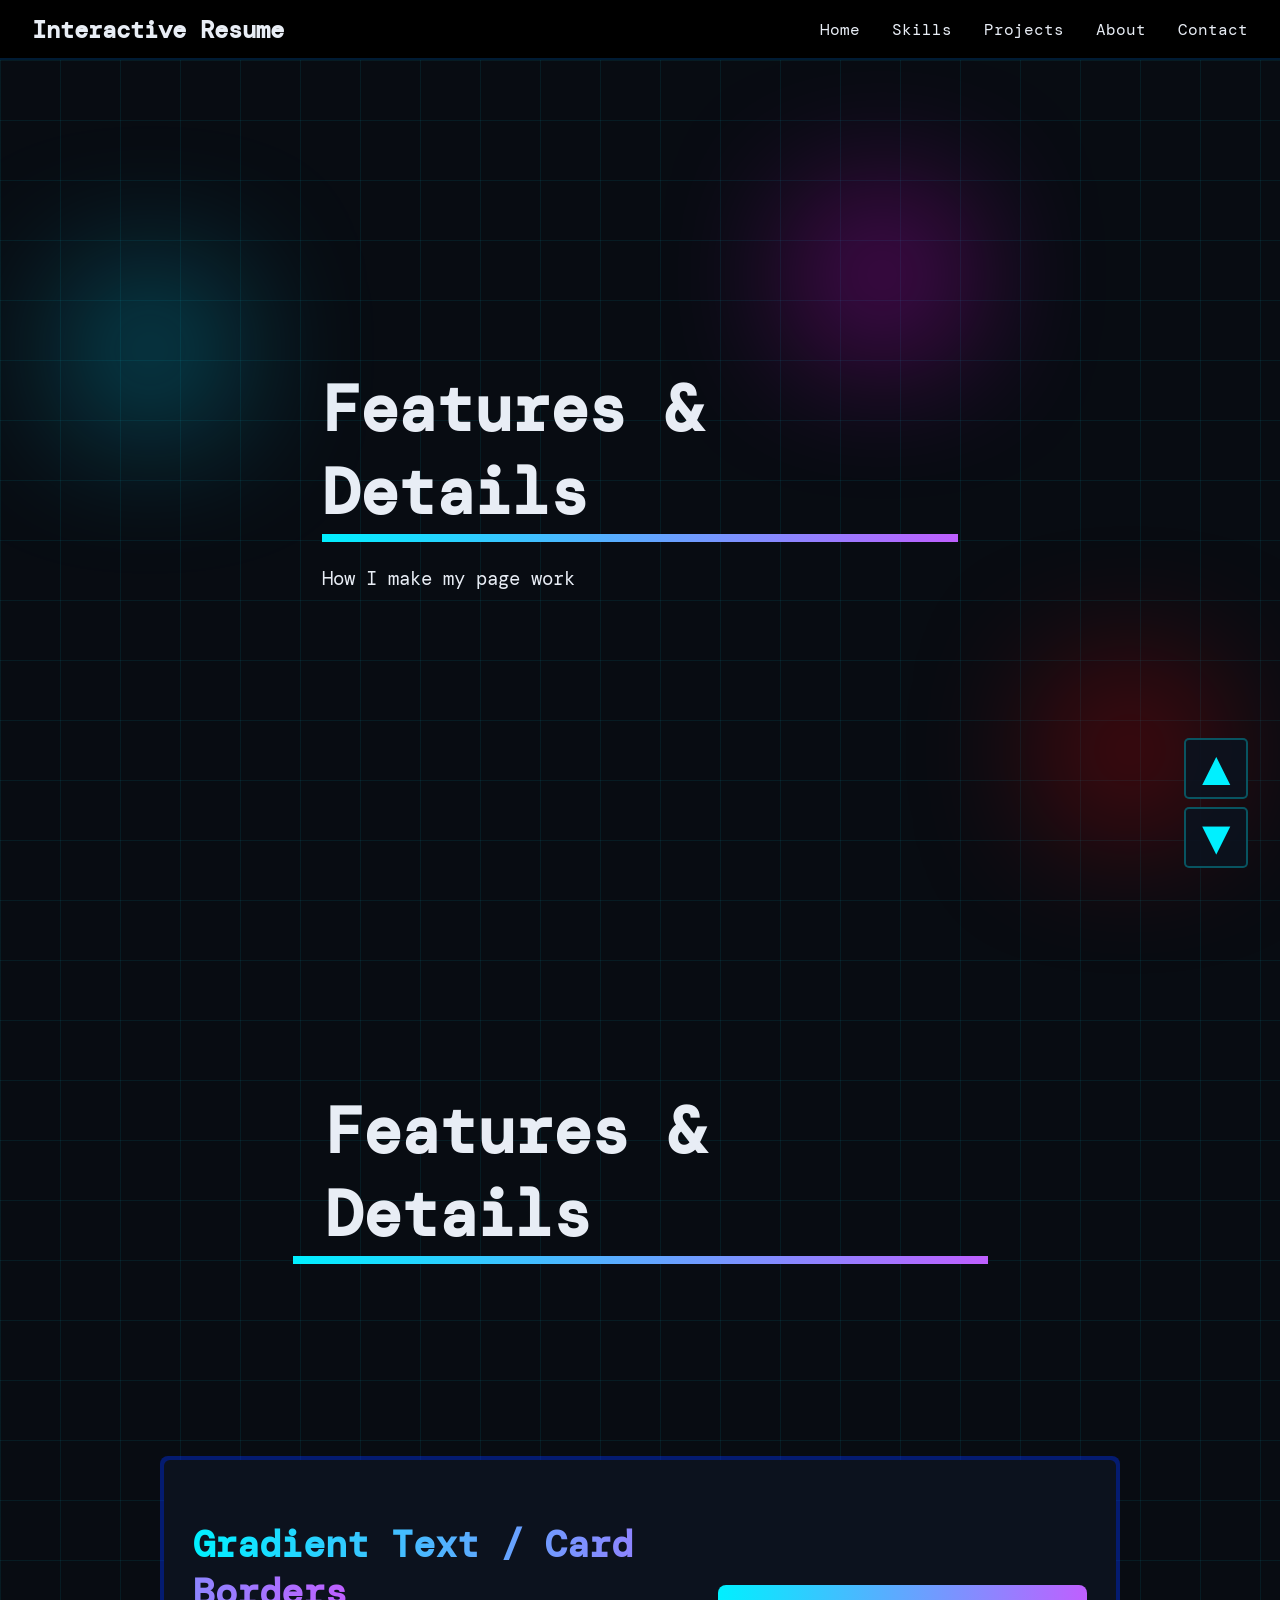
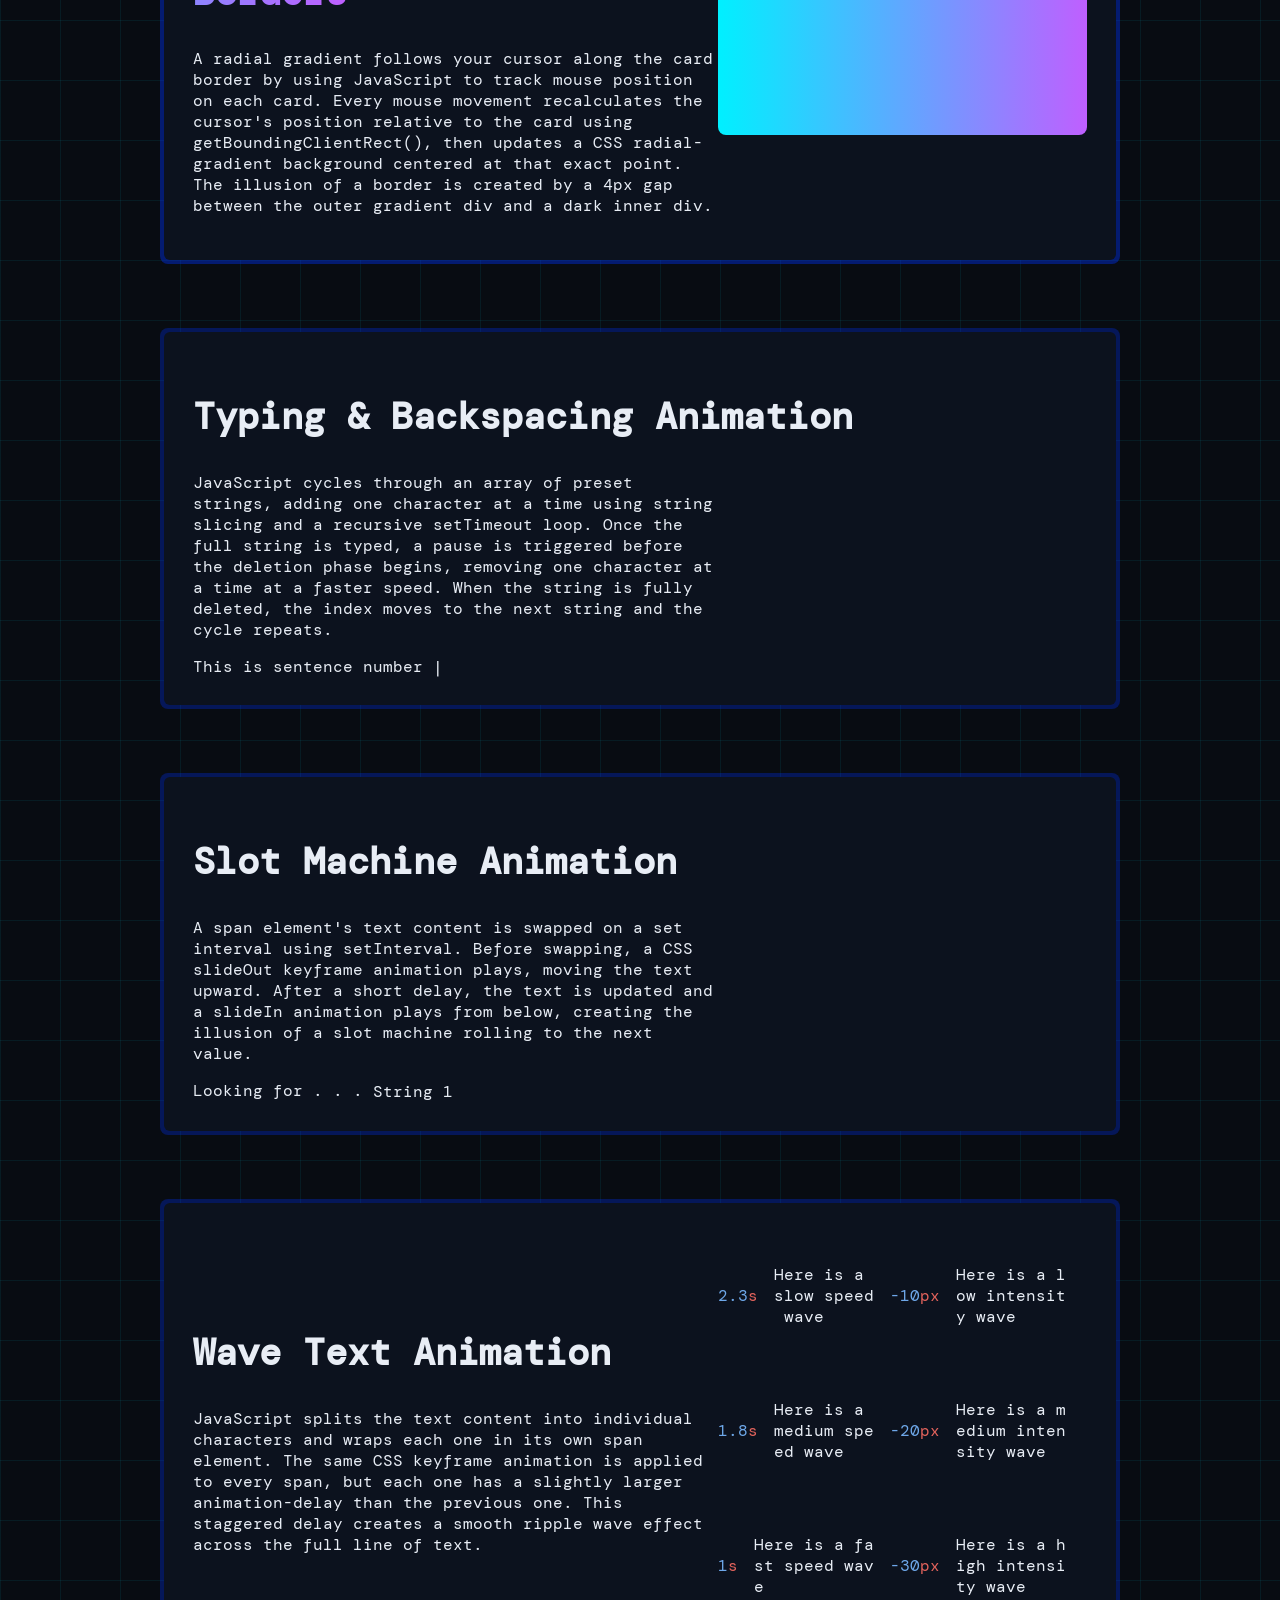
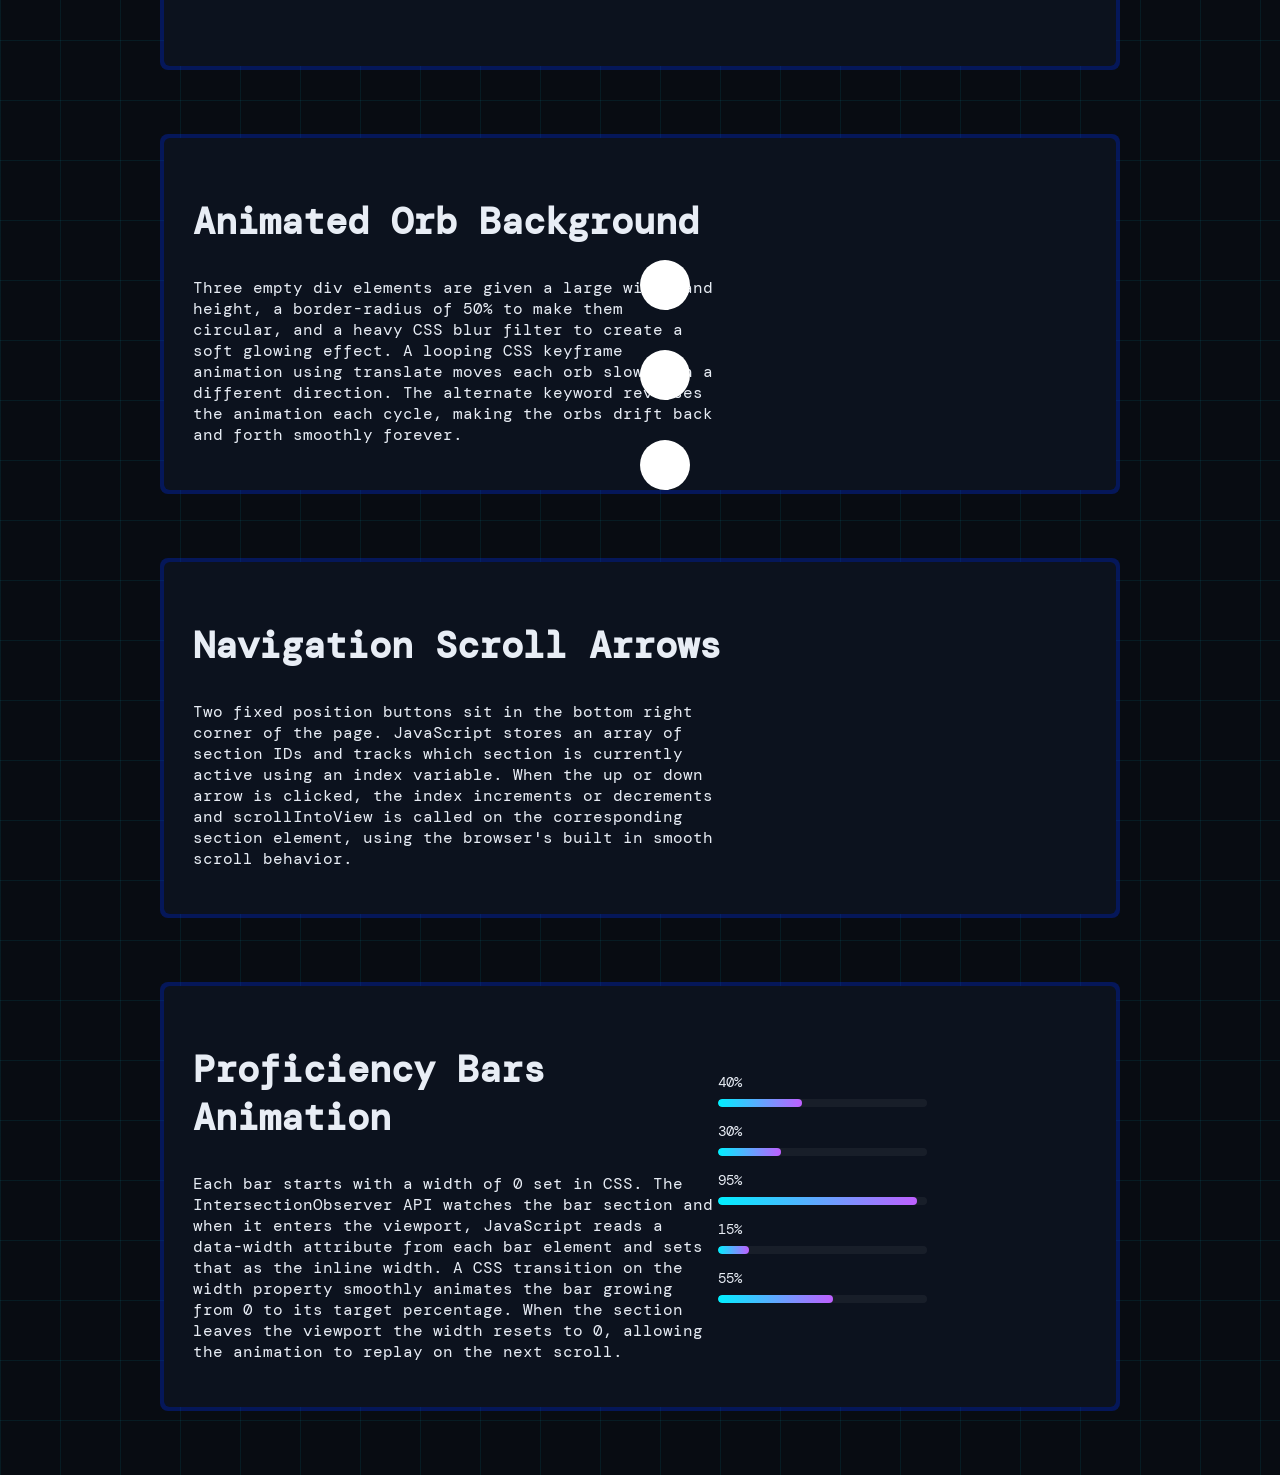
==== features.html @ 50da5c49 "V1.0 Interactive Resume" ====
<!DOCTYPE html>
<html lang="en">
<head>
    <title>Features-Page</title>
    <meta charset="UTF-8">
    <link rel="stylesheet" href="style.css">
    <link rel="stylesheet" href="features.css">
    <link href="https://fonts.googleapis.com/css2?family=Syne:wght@400;600;700;800&family=DM+Mono:wght@300;400;500&display=swap" rel="stylesheet"/>
</head>

<body>

<!-- ------------------BACKGROUND BLURED ORBS------------------ -->
    <div class="orb1"></div>
    <div class="orb2"></div>
    <div class="orb3"></div>

<!-- ------------------NAVIGATION BAR------------------ -->
    <nav>
        <span id="nav-title">Interactive Resume</span>
        <ul>
            <li><a href="index.html#home">Home</a></li>
            <li><a href="index.html#skills">Skills</a></li>
            <li><a href="index.html#projects">Projects</a></li>
            <li><a href="index.html#about">About</a></li>
            <li><a href="index.html#contact">Contact</a></li>
        </ul>
    </nav>

<!-- ------------------MAIN HEADER------------------ -->
<section id="feature-home" class="reveal">
    <div>
        <h1 id="feature-header">Features & Details</h1>
        <p id="wave-text">How I make my page work</p>
    </div>
</section>

<section id="feature-section">
    <h1 id="feature-section-header" class="reveal">Features & Details</h1>

    <!-- Gradient Border Tracking -->
    <div id="gradient-demo" class="gradient-feature-border feature-group reveal">
        <div class="feature-card-inner" id="gradient-card-inner">
            <div>
                <h1 class="feature-title">
                    <span id="gradient-list-item">Gradient Text / Card Borders</span>
                </h1>
                <p class="feature-description">
                    A radial gradient follows your cursor along the card border by using JavaScript 
                    to track mouse position on each card. Every mouse movement recalculates the cursor's 
                    position relative to the card using getBoundingClientRect(), then updates a CSS 
                    radial-gradient background centered at that exact point. The illusion of a border is 
                    created by a 4px gap between the outer gradient div and a dark inner div.
                </p>
            </div>
            <div id="gradient-demo-box"></div>
        </div>
    </div>

    <!-- Typing String Animation -->
    <div id="typing-demo" class="feature-group reveal">
        <div class="feature-card-inner">
            <h1 class="feature-title">Typing & Backspacing Animation</h1>
            <p class="feature-description">
                JavaScript cycles through an array of preset strings, adding one character at a time 
                using string slicing and a recursive setTimeout loop. Once the full string is typed, a 
                pause is triggered before the deletion phase begins, removing one character at a time at 
                a faster speed. When the string is fully deleted, the index moves to the next string and 
                the cycle repeats.
            </p>
            
            <div>
                <span id="typing-animation-demo"></span><span class="cursor">|</span>
            </div>
        </div>
    </div>

    <!-- Slot Machine Animation -->
    <div id="slot-demo" class="feature-group reveal">
        <div class="feature-card-inner">
            <h1 class="feature-title">Slot Machine Animation</h1>
            <p class="feature-description">
                A span element's text content is swapped on a set interval using setInterval. Before 
                swapping, a CSS slideOut keyframe animation plays, moving the text upward. After a 
                short delay, the text is updated and a slideIn animation plays from below, creating the 
                illusion of a slot machine rolling to the next value.
            </p>

            <div>
                <span>Looking for . . . <span id="slot-text-animation-demo"></span></span>
            </div>
        </div>
    </div>

    <!-- Text Wave Animation -->
    <div id="wave-demo" class="feature-group reveal">
        <div id="wave-card-demo" class="feature-card-inner">
            <div>
                <h1 class="feature-title">Wave Text Animation</h1>
                <p class="feature-description">
                    JavaScript splits the text content into individual characters and wraps each one in its 
                    own span element. The same CSS keyframe animation is applied to every span, but each one 
                    has a slightly larger animation-delay than the previous one. This staggered delay creates 
                    a smooth ripple wave effect across the full line of text.
                </p>
            </div>

            <div>
                <div class="wave-label-group">
                    <span><span class="time-value">2.3</span><span class="seconds-value">s</span></span>
                    <p id="wave-text-demo-slow" class="wave-text-demo">Here is a slow speed wave</p>
                </div>
                
                <div class="wave-label-group">
                    <span><span class="time-value">1.8</span><span class="seconds-value">s</span></span>
                    <p id="wave-text-demo-medium" class="wave-text-demo">Here is a medium speed wave</p>
                </div>
                
                <div class="wave-label-group">
                    <span><span class="time-value">1</span><span class="seconds-value">s</span></span>
                    <p id="wave-text-demo-fast" class="wave-text-demo">Here is a fast speed wave</p>
                </div>
            </div>

            <div>
                <div class="wave-label-group">
                    <span><span class="px-value">-10</span><span class="px-label">px</span></span>
                    <p id="wave-demo-low-intense" class="wave-text-demo">Here is a low intensity wave</p>
                </div>

                <div class="wave-label-group">
                    <span><span class="px-value">-20</span><span class="px-label">px</span></span>
                    <p id="wave-demo-medium-intense" class="wave-text-demo">Here is a medium intensity wave</p>
                </div>

                <div class="wave-label-group">
                    <span><span class="px-value">-30</span><span class="px-label">px</span></span>
                    <p id="wave-demo-high-intense" class="wave-text-demo">Here is a high intensity wave</p>
                </div>
            </div>
        </div>
    </div>

    <!-- Animated Orb Background -->
    <div id="orb-scroll-demo" class="feature-group reveal">
        <div class="feature-card-inner">
            <h1 class="feature-title">Animated Orb Background</h1>
            <p class="feature-description">
                Three empty div elements are given a large width and height, a border-radius of 50% 
                to make them circular, and a heavy CSS blur filter to create a soft glowing effect. A 
                looping CSS keyframe animation using translate moves each orb slowly in a different 
                direction. The alternate keyword reverses the animation each cycle, making the orbs 
                drift back and forth smoothly forever.
            </p>

            <div>
                <div class="orb1-demo"></div>
                <div class="orb2-demo"></div>
                <div class="orb3-demo"></div>
            </div>
        </div>
    </div>

    <!-- Navigation Scroll Arrows -->
    <div class="feature-group reveal">
        <div class="feature-card-inner">
            <h1 class="feature-title">Navigation Scroll Arrows</h1>
            <p class="feature-description">
                Two fixed position buttons sit in the bottom right corner of the page. JavaScript 
                stores an array of section IDs and tracks which section is currently active using an 
                index variable. When the up or down arrow is clicked, the index increments or 
                decrements and scrollIntoView is called on the corresponding section element, using 
                the browser's built in smooth scroll behavior.
            </p>
        </div>
    </div>

    <!-- Proficiency Bars Animation -->
    <div class="feature-group reveal">
        <div class="feature-card-inner" id="prof-bar-demo-inner">
            <div>
                <h1 class="feature-title">Proficiency Bars Animation</h1>
                <p class="feature-description">
                    Each bar starts with a width of 0 set in CSS. The IntersectionObserver API watches 
                    the bar section and when it enters the viewport, JavaScript reads a data-width 
                    attribute from each bar element and sets that as the inline width. A CSS transition 
                    on the width property smoothly animates the bar growing from 0 to its target 
                    percentage. When the section leaves the viewport the width resets to 0, allowing the 
                    animation to replay on the next scroll.
                </p>
            </div>
            <div id="prof-bar-demo-container">
                <div class="prof-bar-demo-item">
                    <span class="prof-bar-demo-label">0%</span>
                    <div class="prof-bar-demo-track">
                        <div class="prof-bar-demo-fill"></div>
                    </div>
                </div>
                <div class="prof-bar-demo-item">
                    <span class="prof-bar-demo-label">0%</span>
                    <div class="prof-bar-demo-track">
                        <div class="prof-bar-demo-fill"></div>
                    </div>
                </div>
                <div class="prof-bar-demo-item">
                    <span class="prof-bar-demo-label">0%</span>
                    <div class="prof-bar-demo-track">
                        <div class="prof-bar-demo-fill"></div>
                    </div>
                </div>
                <div class="prof-bar-demo-item">
                    <span class="prof-bar-demo-label">0%</span>
                    <div class="prof-bar-demo-track">
                        <div class="prof-bar-demo-fill"></div>
                    </div>
                </div>
                <div class="prof-bar-demo-item">
                    <span class="prof-bar-demo-label">0%</span>
                    <div class="prof-bar-demo-track">
                        <div class="prof-bar-demo-fill"></div>
                    </div>
                </div>
            </div>
        </div>
    </div>
</section>

<!-- ------------------SCROLL NAVIGATION ARROWS------------------ -->
<div id="scroll-nav">
    <button id="scroll-up" class="scroll-arrow">▲</button>
    <button id="scroll-down" class="scroll-arrow">▼</button>
</div>

<!-- ------------------JAVASCRIPT LINK------------------ -->
<script src="script.js"></script>
</body>
</html>
---- style.css ----
/* ------------------GLOBAL RESET------------------ */
*
{
    box-sizing: border-box;
}

/* ------------------ENTIRE PAGE------------------ */
html
{
    scroll-padding-top: 60px;
    scroll-behavior: smooth;
}

.gradient-text
{
    background: linear-gradient(90deg, #00f0ff, #bf5fff);
    -webkit-background-clip: text;
    background-clip: text;
    -webkit-text-fill-color: transparent;
}

/* ------------------NAVIGATION BAR------------------ */
nav
{
    display: flex;
    justify-content: space-between;
    align-items: center;
    padding: 1rem 2rem;
    position: fixed;
    top: 0;
    left: 0;
    right: 0;
    background-color: #000000;
    border-bottom: 2px solid rgba(0, 132, 255, 0.205);
    z-index: 7;
    height: 60px;
}

/* NAVIGATION BAR ITEMS */
nav ul
{
    display: flex;
    list-style: none;
    padding: 0;
    margin: 0;
    gap: 2rem;
}

/* NAVIGATION BAR LINKS */
nav ul a
{
    color: #e8edf5;
    text-decoration: none;
}

#nav-title
{
    font-size: x-large;
    font-weight: bold;
}

/* ------------------HAMBURGER BUTTON------------------ */
#hamburger
{
    display: none;
    flex-direction: column;
    justify-content: space-between;
    width: 28px;
    height: 20px;
    background: none;
    border: none;
    cursor: pointer;
    padding: 0;
    z-index: 10;
}

#hamburger span
{
    display: block;
    width: 100%;
    height: 2px;
    background-color: #e8edf5;
    border-radius: 2px;
    transition: all 0.3s ease;
}

/* HAMBURGER OPEN STATE - animates into X */
#hamburger.open span:nth-child(1)
{
    transform: translateY(9px) rotate(45deg);
}

#hamburger.open span:nth-child(2)
{
    opacity: 0;
}

#hamburger.open span:nth-child(3)
{
    transform: translateY(-9px) rotate(-45deg);
}

/* ------------------MOBILE MENU OVERLAY------------------ */
#mobile-menu-overlay
{
    display: none;
    position: fixed;
    inset: 0;
    background: rgba(0, 0, 0, 0.6);
    backdrop-filter: blur(4px);
    z-index: 8;
    opacity: 0;
    transition: opacity 0.3s ease;
}

#mobile-menu-overlay.active
{
    opacity: 1;
}

/* ------------------MOBILE MENU PANEL------------------ */
#mobile-menu
{
    position: fixed;
    top: 0;
    right: 0;
    width: 70%;
    max-width: 300px;
    height: 100%;
    background-color: #080c12;
    border-left: 2px solid rgba(0, 132, 255, 0.3);
    z-index: 9;
    transform: translateX(100%);
    transition: transform 0.3s ease;
    padding: 5rem 2rem 2rem 2rem;
}

#mobile-menu.open
{
    transform: translateX(0);
}

#mobile-menu ul
{
    list-style: none;
    padding: 0;
    margin: 0;
    display: flex;
    flex-direction: column;
    gap: 2rem;
}

#mobile-menu ul a
{
    color: #e8edf5;
    text-decoration: none;
    font-size: 1.5rem;
}

#mobile-menu ul a:hover
{
    color: #00f0ff;
}

/* ------------------BODY------------------ */
body
{
    background-color: #080c12;
    background-image: 
        linear-gradient(rgba(0, 240, 255, 0.07) 1px, transparent 1px),
        linear-gradient(90deg, rgba(0, 240, 255, 0.07) 1px, transparent 1px);
    background-size: 60px 60px;
    color: #e8edf5;
    font-family: 'DM Mono', monospace;
    overflow-x: hidden;
}

/* ------------------BACKGROUND ORBS------------------ */
.orb1
{
    width: 100px;
    height: 100px;
    top: 300px; left: 100px;
    border-radius: 50%;
    background-color: #00d9ff;
    filter: blur(80px);
    position: fixed;
    z-index: 0;
    opacity: 100%;
    animation: drift 10s ease-in-out infinite alternate;
}

.orb2
{
    width: 100px;
    height: 100px;
    bottom: 100px; right: 100px;
    border-radius: 50%;
    background-color: rgb(255, 0, 0);
    filter: blur(80px);
    position: fixed;
    z-index: 0;
    opacity: 100%;
    animation: drift 10s ease-in-out infinite alternate;
}

.orb3
{
    width: 100px;
    height: 100px;
    top: 25%; left: 65%;
    border-radius: 50%;
    background-color: magenta;
    filter: blur(80px);
    position: fixed;
    z-index: 0;
    opacity: 100%;
    animation: drift 10s ease-in-out infinite alternate;
}

@keyframes drift
{
    from {transform: translate(0, 0); }
    to { transform: translate(120px, 90px);}
}

/* ------------------HOME SECTION------------------ */
#home
{
    padding: 6rem 2rem;
    max-width: 700px;
    margin: auto;
    margin-top: 6rem;
}

#home-banner-group
{
    padding: 1rem;
    border: 2px solid #00f0ff;
    border-radius: 8px;
    color: #00f0ff;
    background-color: rgba(0, 240, 255, 0.05);
    width: fit-content;
    min-width: 330px;
}

#home-banner
{
    font-weight: lighter;
    font-size: medium;
    padding: 1rem;
}

/* ------------------SLOT MACHINE ANIMATION------------------ */
@keyframes slideIn
{
    from { transform: translateY(100%); }
    to { transform: translateY(0%); }
}

@keyframes slideOut
{
    from { transform: translateY(0); }
    to { transform: translateY(-100%); }
}

#slot-text-animation
{
    display: inline-block;
    overflow: hidden;
    vertical-align: middle;
}

/* ------------------TEXT HOME SECTION------------------ */
h1
{
    font-size: 4rem;
    margin-bottom: 1rem;
}

h3
{
    margin-bottom: 1rem;
}

#home-text
{
    margin-bottom: 2rem;
}

/* ------------------TYPING ANIMATION CODE------------------ */
.cursor 
{
    animation: blink 1s step-end infinite;
}

@keyframes blink 
{
    50% { opacity: 0; }
}

/* ------------------HOMEPAGE SECTION BUTTONS------------------ */
.btn
{
    background: linear-gradient(90deg, #00f0ff, #bf5fff);
    padding: 1rem;
    text-decoration: none;
    color: #000000;
    margin-right: 1rem;
    border-radius: 5px;
    display: inline-block;
}

.btn:hover
{
    transform: scale(1.085);
    transition: transform 0.3s ease, z-index 0.3s;
}

.btn-group
{
    display: block;
    margin-top: 3rem;
}

/* ------------------CARDS FORMATTING------------------ */
.card-number
{
    position: absolute;
    top: 0rem;
    right: 0rem;
    font-size: 10rem;
    font-weight: bold;
    color: rgba(29, 43, 70, 0.5);
    z-index: 0;
}

.skill-card h3, .projects-card h3, .skill-card p, .projects-card p 
{
    position: relative;
    z-index: 1;
}

.skill-card:hover, .projects-card:hover
{
    transform: scale(1.085);
    z-index: 2;
    transition: transform 0.3s ease;
}

/* ------------------SKILLS SECTION------------------ */
#skills
{
    padding: 2rem;
    margin-top: 6rem;
}

#skills-title
{
    margin-bottom: 2rem;
}

.skill-card
{
    background-color: rgba(12, 18, 30, 0.7);
    padding: 1.8rem;
    border-radius: 8px;
    border: 2px solid rgba(0, 51, 255, 0.3);
    position: relative;
    transition: transform 0.3s ease, z-index 0.3s;
}

.skill-grid
{
    display: grid;
    grid-template-columns: repeat(2, 1fr);
    gap: 1.5rem;
}

/* ------------------PROFICIENCY BARS------------------ */
#prof-bar-section
{
    padding: 2rem;
}

#prof-bar-group
{
    max-width: 700px;
}

.track-border
{
    width: 100%;
    height: 8px;
    background-color: rgba(255, 255, 255, 0.05);
    border-radius: 4px;
    margin-bottom: 1.5rem;
}

.track-border div
{
    height: 100%;
    border-radius: 4px;
    background: linear-gradient(90deg, #00f0ff, #bf5fff);
    width: 0;
    transition: width 1.2s ease;
}

/* ------------------PROJECTS SECTION------------------ */
#projects
{
    padding: 2rem;
    margin-top: 4rem;
}

#projects-title
{
    margin-bottom: 2rem;
}

.projects-card
{
    background-color: rgba(12, 18, 30, 0.7);
    padding: 1.8rem;
    border-radius: 8px;
    border: 2px solid rgba(0, 51, 255, 0.3);
    position: relative;
    transition: transform 0.3s ease, z-index 0.3s;
}

.projects-grid
{
    display: grid;
    grid-template-columns: repeat(2, 1fr);
    gap: 1.5rem;
    align-items: stretch;
}

.tag-group
{
    display: flex;
    flex-wrap: wrap;
    gap: 0.5rem;
    margin-top: 1rem;
}

.project-tags
{
    background-color: rgba(12, 18, 30, 0.7);
    padding: 0.5rem;
    border-radius: 8px;
    border: 2px solid rgba(0, 51, 255, 0.3);
    position: relative;
}

.project-tags:hover
{
    border: 2px solid rgba(0, 132, 255, 0.522);
}

/* ------------------ABOUT SECTION------------------ */
#about
{
    padding: 2rem;
    margin-top: 4rem;
}

#about-title
{
    margin-bottom: 2rem;
}

.wai-group
{
    background-color: rgba(12, 18, 30, 0.7);
    padding: 1rem;
    padding-top: 0.5rem;
    border-radius: 8px;
    border: 2px solid rgba(0, 51, 255, 0.3);
    margin-bottom: 2rem;
}

#wai-title
{
    margin-bottom: 1rem;
}

.wai-content
{
    margin-bottom: 1rem;
}

#about-grid-group
{
    display: grid;
    grid-template-columns: 1fr 1fr;
    gap: 1rem;
}

.education-group
{
    background-color: rgba(12, 18, 30, 0.7);
    padding: 2rem;
    padding-top: 0.5rem;
    border-radius: 8px;
    border: 2px solid rgba(0, 51, 255, 0.3);
    margin-bottom: 2rem;
}

#education-title
{
    margin-bottom: 1rem;
}

.education-tags
{
    background-color: rgba(12, 18, 30, 0.7);
    padding: 1rem;
    border-radius: 8px;
    border: 2px solid rgba(0, 51, 255, 0.3);
    margin-bottom: 1rem;
}

.education-subtitle
{
    margin-bottom: 0rem;
}

.personal-group
{
    background-color: rgba(12, 18, 30, 0.7);
    padding: 2rem;
    padding-top: 0.5rem;
    border-radius: 8px;
    border: 2px solid rgba(0, 51, 255, 0.3);
}

#personal-title
{
    margin-bottom: 1rem;
}

.personal-content-group
{
    background-color: rgba(12, 18, 30, 0.7);
    padding: 1rem;
    border-radius: 8px;
    border: 2px solid rgba(0, 51, 255, 0.3);
    margin-bottom: 1rem;
}

.personal-content
{
    margin-bottom: 1rem;
}

/* ------------------CONTACT ME SECTION------------------ */
#contact
{
    margin-top: 16rem;
}

#contact-subtitle
{
    text-align: center;
}

#contact-title
{
    text-align: center;
    font-size: 45px;
    margin: 0;
}

#contact-text
{
    text-align: center;
}

.contact-header-content
{
    text-align: center;
}

.contact-link-list
{
    text-align: center;
    display: flex;
    justify-content: center;
    flex-wrap: wrap;
    padding: 0;
}

.contact-items
{
    border: 2px solid rgba(0, 51, 255, 0.3);
    background-color: rgba(12, 18, 30, 0.7);
    padding: 0.5rem;
    list-style: none;
    margin: 0.7rem;
    border-radius: 5px;
    transition: transform 0.3s ease, z-index 0.3s;
}

.contact-items:hover
{
    transform: scale(1.085);
    z-index: 2;
    border: 2px solid rgba(0, 132, 255, 0.522);
    background-color: rgb(12, 18, 30);
}

.contact-items a
{
    text-decoration: none;
    color: #e8edf5;
}

/* ------------------COPY EMAIL CODE------------------ */
#copy-email
{
    color: #e8edf5;
    padding: 0.5rem;
    display: inline-block;
}

#copy-email-group
{
    border: 2px solid rgba(0, 51, 255, 0.3);
    background-color: rgb(12, 18, 30, 0.7);
    width: fit-content;
    margin: 0 auto;
    border-radius: 5px;
    transition: transform 0.3s ease, z-index 0.3s;
    margin-bottom: 1rem;
    cursor: pointer;
}

#copy-email-group:hover
{
    transform: scale(1.085);
    z-index: 2;
    border: 2px solid rgba(0, 132, 255, 0.522);
    background-color: rgb(12, 18, 30);
}

#copy-confirm 
{
    opacity: 0;
    transition: opacity 0.3s ease;
    color: #00f0ff;
    text-align: center;
    font-size: 0.85rem;
    border: 1px solid rgba(0, 240, 255, 0.3);
    padding: 0.5rem;
    border-radius: 5px;
    background-color: rgba(0, 240, 255, 0.05);
    display: block;
    width: fit-content;
    margin: 0 auto;
}

/* ------------------FOOTER------------------ */
#footer
{
    border-top: 2px solid rgba(0, 132, 255, 0.405);
    padding: 1rem 2rem;
    text-align: center;
    margin-top: 13rem;
    width: 100%;
}

/* ------------------JAVASCRIPT CODE------------------ */
.reveal
{
    opacity: 0;
    transition: opacity 0.7s ease, transform 0.3s ease;
    scroll-margin-top: 60px;
}

.reveal.visible
{
    opacity: 1;
    transition: opacity 0.7s ease, transform 0.3s ease;
}

/* ------------------CARD GRADIENT ANIMATION------------------ */
.skill-card, .projects-card 
{
    border: none;
    padding: 2px;
    background: rgba(0, 51, 255, 0.3);
    transition: transform 0.3s ease, opacity 0.7s ease;
}

.card-inner 
{
    background-color: rgb(12, 18, 30);
    border-radius: 6px;
    padding: 1.8rem;
    overflow: hidden;
}

/* ------------------SCROLL NAVIGATION ARROWS------------------ */
#scroll-nav 
{
    position: fixed;
    bottom: 2rem;
    right: 2rem;
    display: flex;
    flex-direction: column;
    gap: 0.5rem;
    z-index: 100;
}

.scroll-arrow 
{
    background: rgba(12, 18, 30, 0.9);
    border: 2px solid rgba(0, 240, 255, 0.3);
    color: #00f0ff;
    width: fit-content;
    height: fit-content;
    border-radius: 5px;
    cursor: pointer;
    font-size: 3rem;
    transition: all 0.3s ease;
}

.scroll-arrow:hover 
{
    border-color: rgba(0, 240, 255, 0.8);
    background: rgba(0, 240, 255, 0.1);
    transform: scale(1.1);
}

/* ------------------MEDIA QUERIES AND SCREEN SIZING------------------ */
@media (max-width: 768px)
{
    /* SHOW HAMBURGER, HIDE NAV LINKS */
    #nav-links
    {
        display: none;
    }

    #hamburger
    {
        display: flex;
    }

    /* MOBILE MENU OVERLAY BECOMES VISIBLE WHEN ACTIVE */
    #mobile-menu-overlay
    {
        display: block;
        pointer-events: none;
    }

    #mobile-menu-overlay.active
    {
        pointer-events: all;
    }

    /* TYPOGRAPHY */
    h1
    {
        font-size: 2.5rem;
    }

    /* HOME SECTION */
    #home
    {
        padding: 5rem 1.5rem 3rem 1.5rem;
    }

    #home-banner-group
    {
        min-width: unset;
        width: 100%;
    }

    .btn-group
    {
        display: flex;
        flex-direction: column;
        gap: 1rem;
        align-items: flex-start;
    }

    .btn
    {
        margin-right: 0;
    }

    /* GRIDS TO SINGLE COLUMN */
    .skill-grid,
    .projects-grid,
    #about-grid-group
    {
        grid-template-columns: 1fr;
    }

    /* SECTION PADDING */
    #skills,
    #projects,
    #about,
    #prof-bar-section
    {
        padding: 2rem 1.5rem;
    }

    /* ABOUT CARDS MARGIN FIX */
    .wai-group,
    .education-group,
    .personal-group
    {
        margin-left: 0;
        margin-right: 0;
    }

    /* TAGS WRAP */
    .tag-group
    {
        flex-wrap: wrap;
    }

    /* HIDE SCROLL ARROWS ON MOBILE */
    #scroll-nav
    {
        display: none;
    }

    /* DISABLE HOVER SCALE ON TOUCH DEVICES */
    .skill-card:hover,
    .projects-card:hover,
    .btn:hover,
    .contact-items:hover,
    #copy-email-group:hover
    {
        transform: none;
    }

    /* FOOTER */
    #footer
    {
        margin-top: 6rem;
    }
}
---- features.css ----
/* ------------------FEATURES PAGE------------------ */
#feature-home
{
    padding: 3rem 2rem;
    max-width: 700px;
    margin: auto;
    margin-top: 20rem;
}

#feature-header
{
    border-bottom: 8px solid;
    border-image: linear-gradient(90deg, #00f0ff, #bf5fff) 1;
    padding-bottom: 0rem;
    margin-top: 0rem;
    width: fit-content;
}

#wave-text
{
    margin-top: 1.5rem;
    font-size: larger;
}

#feature-section-header
{
    border-bottom: 8px solid;
    border-image: linear-gradient(90deg, #00f0ff, #bf5fff) 1;
    padding: 2rem;
    max-width: 695px;
    margin: auto;
    margin-top: 25rem;
    margin-bottom: 12rem;
    padding-bottom: 0rem;
}

#feature-section
{
    padding: 0 2rem;
}

/* ------------------FEATURE CARDS------------------ */
.feature-group
{
    padding: 4px;
    border-radius: 8px;
    max-width: 80%;
    margin: auto;
    margin-bottom: 4rem;
    background: rgba(0, 51, 255, 0.3);
    transition: transform 0.3s ease, opacity 0.7s ease;
    position: relative;
    z-index: 1;
}

.feature-group:hover
{
    transform: scale(1.085);
}

.feature-card-inner
{
    background-color: rgb(12, 18, 30);
    border-radius: 6px;
    padding: 1.8rem;
}

.feature-title
{
    margin-bottom: 2rem;
    font-size: 2.3rem;
}

.feature-description
{
    width: 525px;
}

/* ------------------GRADIENT TEXT/BORDER FEATURE------------------ */
.gradient-feature-border
{
    background: rgba(0, 51, 255, 0.4);
}

#gradient-list-item
{
    background: linear-gradient(90deg, #00f0ff, #bf5fff);
    -webkit-background-clip: text;
    background-clip: text;
    -webkit-text-fill-color: transparent;
}

#gradient-demo-box 
{
    width: 600px;
    height: 150px;
    background: linear-gradient(90deg, #00f0ff, #bf5fff);
    border-radius: 8px;
    display: flex;
}

#gradient-card-inner 
{
    display: flex;
    align-items: center;
    justify-content: space-between;
}

/* ------------------WAVE TEXT ANIMATION DEMO------------------ */
@keyframes wave
{
    0%, 100% { transform: translateY(0); }
    50% { transform: translateY(-10px); }
}

/* INTENSITY DIFFERENCES */
@keyframes wave-low
{
    0%, 100% { transform: translateY(0); }
    50% { transform: translateY(-10px); }
}

@keyframes wave-medium
{
    0%, 100% { transform: translateY(0); }
    50% { transform: translateY(-20px); }
}

@keyframes wave-high
{
    0%, 100% { transform: translateY(0); }
    50% { transform: translateY(-30px); }
}

.wave-letter
{
    display: inline-block;
    animation: wave 1.2s ease-in-out infinite;
}

/* SPEED DIFFERENCES */
.wave-letter-demo-slow
{
    display: inline-block;
    animation: wave 2.3s ease-in-out infinite;
}

.wave-letter-demo-medium
{
    display: inline-block;
    animation: wave 1.8s ease-in-out infinite;
}

.wave-letter-demo-fast
{
    display: inline-block;
    animation: wave 1s ease-in-out infinite;
}

/* INTENSITY DIFFERENCES */
.wave-letter-demo-low-intense
{
    display: inline-block;
    animation: wave-low 1.8s ease-in-out infinite;
}

.wave-letter-demo-medium-intense
{
    display: inline-block;
    animation: wave-medium 1.8s ease-in-out infinite;
}

.wave-letter-demo-high-intense
{
    display: inline-block;
    animation: wave-high 1.8s ease-in-out infinite;
}

#wave-card-demo
{
    display: flex;
    align-items: center;
    justify-content: space-between;
}

.wave-text-demo
{
    font-size: 1rem;
    padding: 1rem;
}

.time-value, .px-value
{
    color: rgba(121, 184, 255, 0.9);
}

.seconds-value, .px-label
{
    color: rgba(249, 107, 99, 0.9);
}

.wave-label-group
{
    display: flex;
    align-items: center;
    gap: 0rem;
    margin-bottom: 0.5rem;
}

.wave-label
{
    color: #00f0ff;
    min-width: 50px;
}

/* ------------------SLOT MACHINE ANIMATION DEMO------------------ */
@keyframes slideIn
{
    from { transform: translateY(100%); }
    to { transform: translateY(0%); }
}

@keyframes slideOut
{
    from { transform: translateY(0); }
    to { transform: translateY(-100%); }
}

#slot-text-animation-demo
{
    display: inline-block;
    overflow: hidden;
    vertical-align: middle;
}

/* ------------------ANIMATED ORB DEMO------------------ */
.orb1-demo
{
    width: 50px;
    height: 50px;
    top: 35%; left: 50%;
    border-radius: 50%;
    background-color: rgba(255, 255, 255, 100%);
    /* filter: blur(0px); */
    position: absolute;
    z-index: 0;
    opacity: 100%;
    animation: driftDemo 3s ease-in-out infinite alternate;
}

.orb2-demo
{
    width: 50px;
    height: 50px;
    top: 60%; left: 50%;
    border-radius: 50%;
    background-color: rgba(255, 255, 255, 100%);
    /* filter: blur(0px); */
    position: absolute;
    z-index: 0;
    opacity: 100%;
    animation: driftDemo 3s ease-in-out infinite alternate;
    animation-delay: -2s;
}

.orb3-demo
{
    width: 50px;
    height: 50px;
    top: 85%; left: 50%;
    border-radius: 50%;
    background-color: rgba(255, 255, 255, 100%);
    /* filter: blur(0px); */
    position: absolute;
    z-index: 0;
    opacity: 100%;
    animation: driftDemo 3s ease-in-out infinite alternate;
    animation-delay: -4s;
}

@keyframes driftDemo
{
    from {transform: translate(0, -50px); }
    to { transform: translate(430px, -50px);}
}

/* ------------------PROFICIENCY BAR DEMO------------------ */
#prof-bar-demo-inner
{
    display: flex;
    align-items: center;
    justify-content: space-between;
}

#prof-bar-demo-container
{
    width: 600px;
    margin-right: 10rem;
}

.prof-bar-demo-item
{
    margin-bottom: 1rem;
}

.prof-bar-demo-label
{
    display: block;
    margin-bottom: 0.5rem;
    color: #e8edf5;
    font-size: 0.85rem;
}

.prof-bar-demo-track
{
    height: 8px;
    background-color: rgba(255, 255, 255, 0.05);
    border-radius: 4px;
    overflow: hidden;
}

.prof-bar-demo-fill
{
    height: 100%;
    border-radius: 4px;
    background: linear-gradient(90deg, #00f0ff, #bf5fff);
    width: 0%;
    transition: width 1s ease;
}
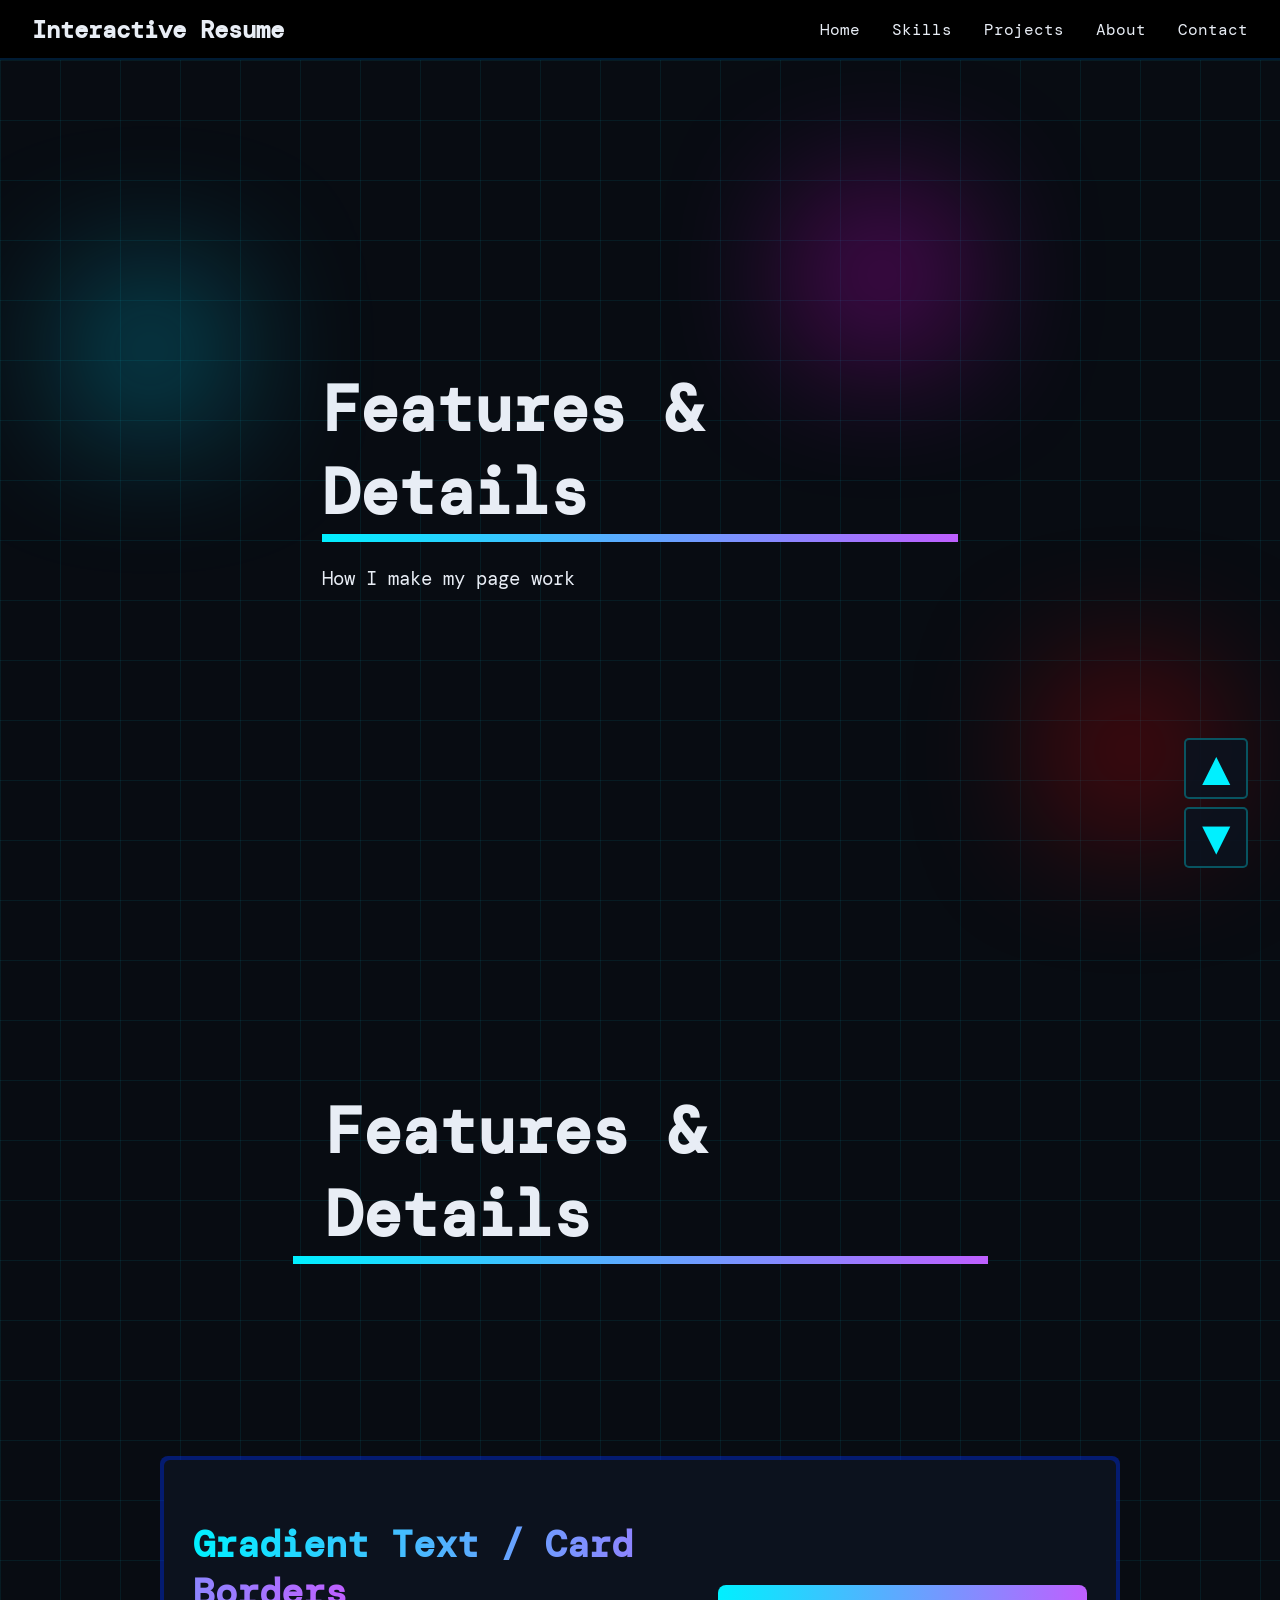
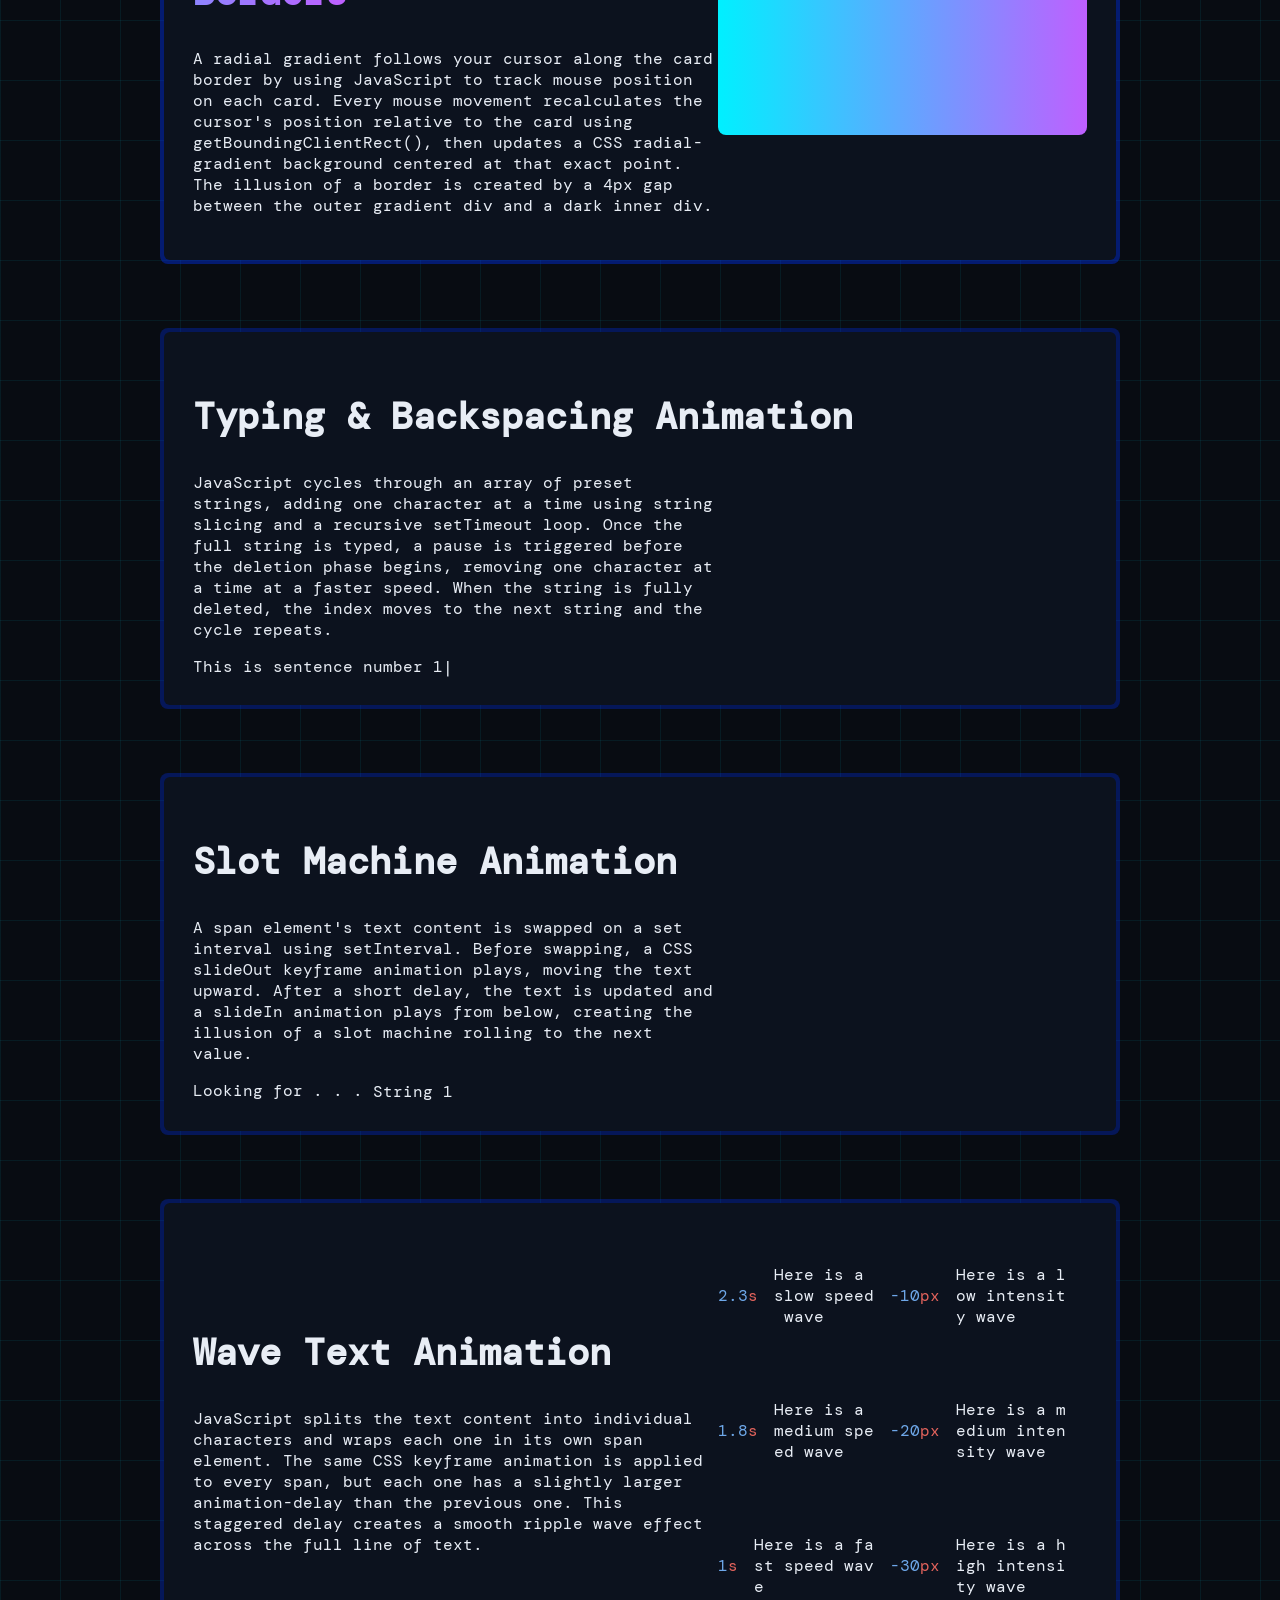
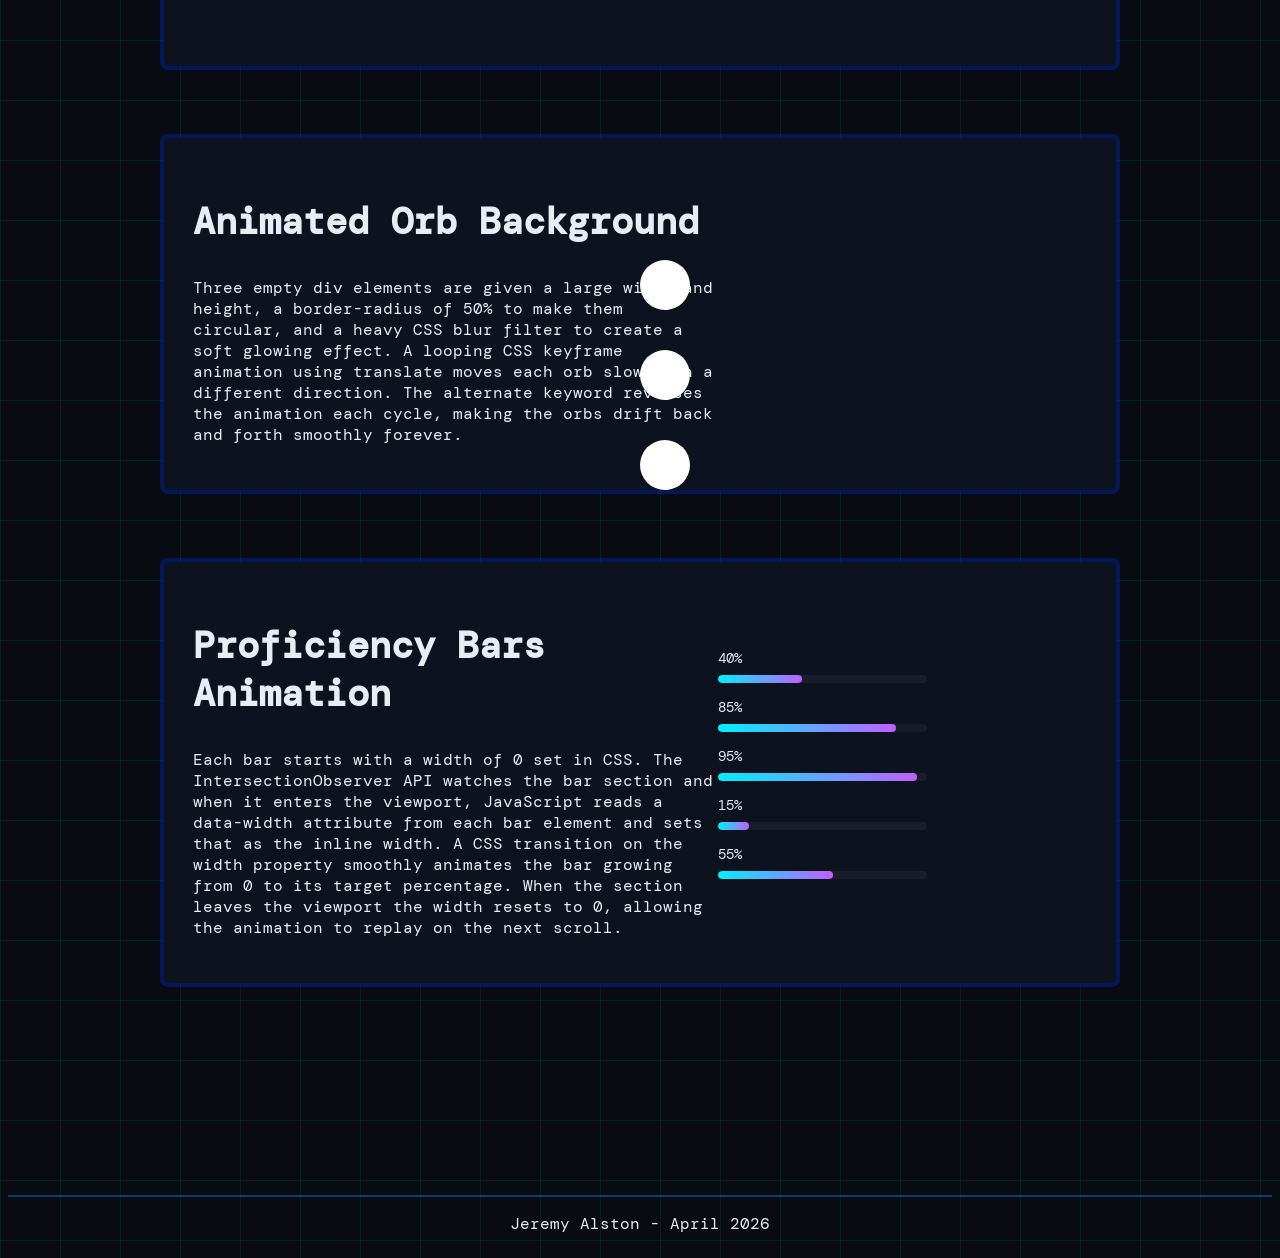
==== commit 9f8899a1: "V1.1" ====
--- a/features.html
+++ b/features.html
@@ -162,7 +162,7 @@
     </div>
 
     <!-- Navigation Scroll Arrows -->
-    <div class="feature-group reveal">
+    <!-- <div class="feature-group reveal">
         <div class="feature-card-inner">
             <h1 class="feature-title">Navigation Scroll Arrows</h1>
             <p class="feature-description">
@@ -173,7 +173,7 @@
                 the browser's built in smooth scroll behavior.
             </p>
         </div>
-    </div>
+    </div> -->
 
     <!-- Proficiency Bars Animation -->
     <div class="feature-group reveal">
@@ -225,6 +225,9 @@
     </div>
 </section>
 
+<!-- ------------------FOOTER------------------ -->
+<footer id="footer">Jeremy Alston - April 2026</footer>
+
 <!-- ------------------SCROLL NAVIGATION ARROWS------------------ -->
 <div id="scroll-nav">
     <button id="scroll-up" class="scroll-arrow">▲</button>
--- a/style.css
+++ b/style.css
@@ -247,7 +247,7 @@
 #home-banner
 {
     font-weight: lighter;
-    font-size: medium;
+    font-size: 1rem;
     padding: 1rem;
 }
 
@@ -269,6 +269,7 @@
     display: inline-block;
     overflow: hidden;
     vertical-align: middle;
+    font-size: 1rem;
 }
 
 /* ------------------TEXT HOME SECTION------------------ */
@@ -292,6 +293,11 @@
 .cursor 
 {
     animation: blink 1s step-end infinite;
+}
+
+.typing-container
+{
+    height: 2rem;
 }
 
 @keyframes blink 
@@ -352,7 +358,7 @@
 #skills
 {
     padding: 2rem;
-    margin-top: 6rem;
+    margin-top: 12rem;
 }
 
 #skills-title
@@ -470,6 +476,12 @@
     margin-bottom: 2rem;
 }
 
+.wai-group, .education-group, .personal-group
+{
+    position: relative;
+    z-index: 1;
+}
+
 .wai-group
 {
     background-color: rgba(12, 18, 30, 0.7);
@@ -589,6 +601,7 @@
     justify-content: center;
     flex-wrap: wrap;
     padding: 0;
+    z-index: 1;
 }
 
 .contact-items
@@ -777,17 +790,24 @@
         width: 100%;
     }
 
+    #slot-text-animation, #home-banner
+    {
+        font-size: 0.9rem;
+    }
+
     .btn-group
     {
         display: flex;
         flex-direction: column;
         gap: 1rem;
-        align-items: flex-start;
+        align-items: center;
     }
 
     .btn
     {
         margin-right: 0;
+        text-align: center;
+        justify-content: center;
     }
 
     /* GRIDS TO SINGLE COLUMN */
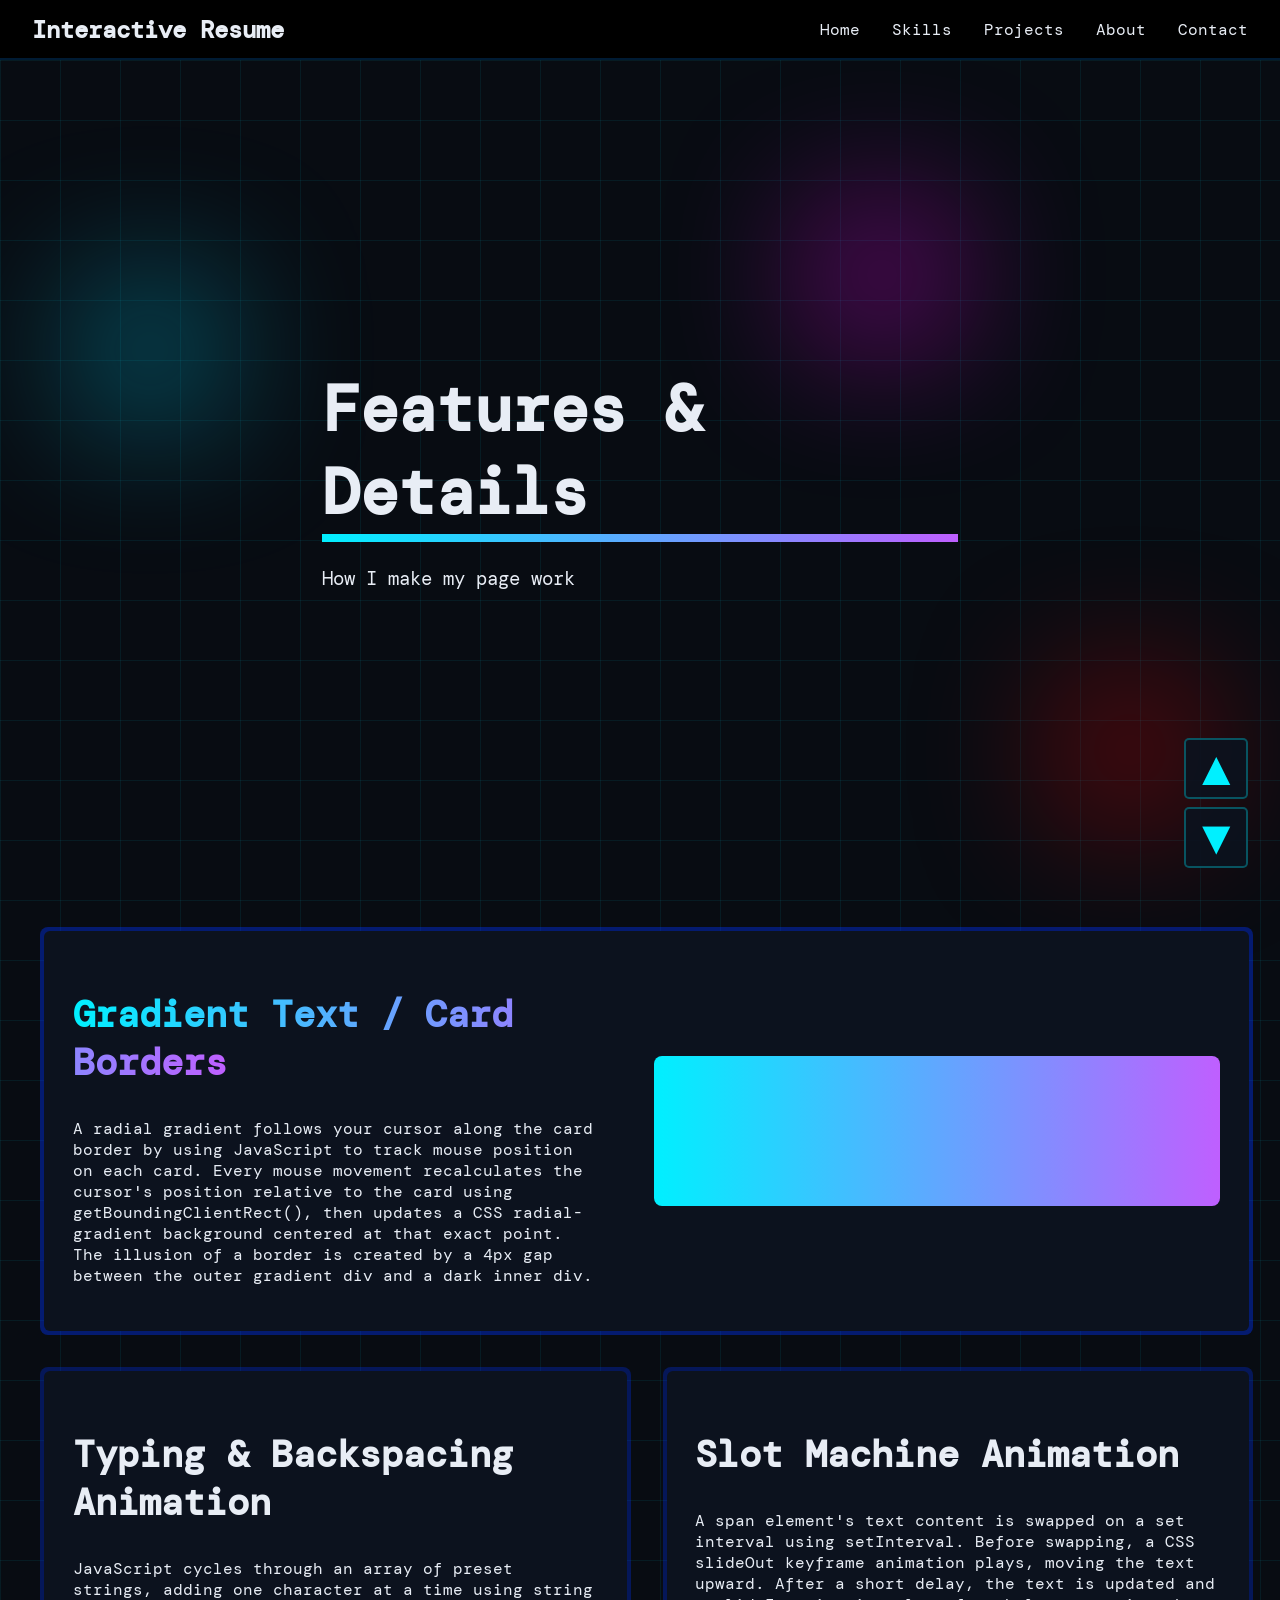
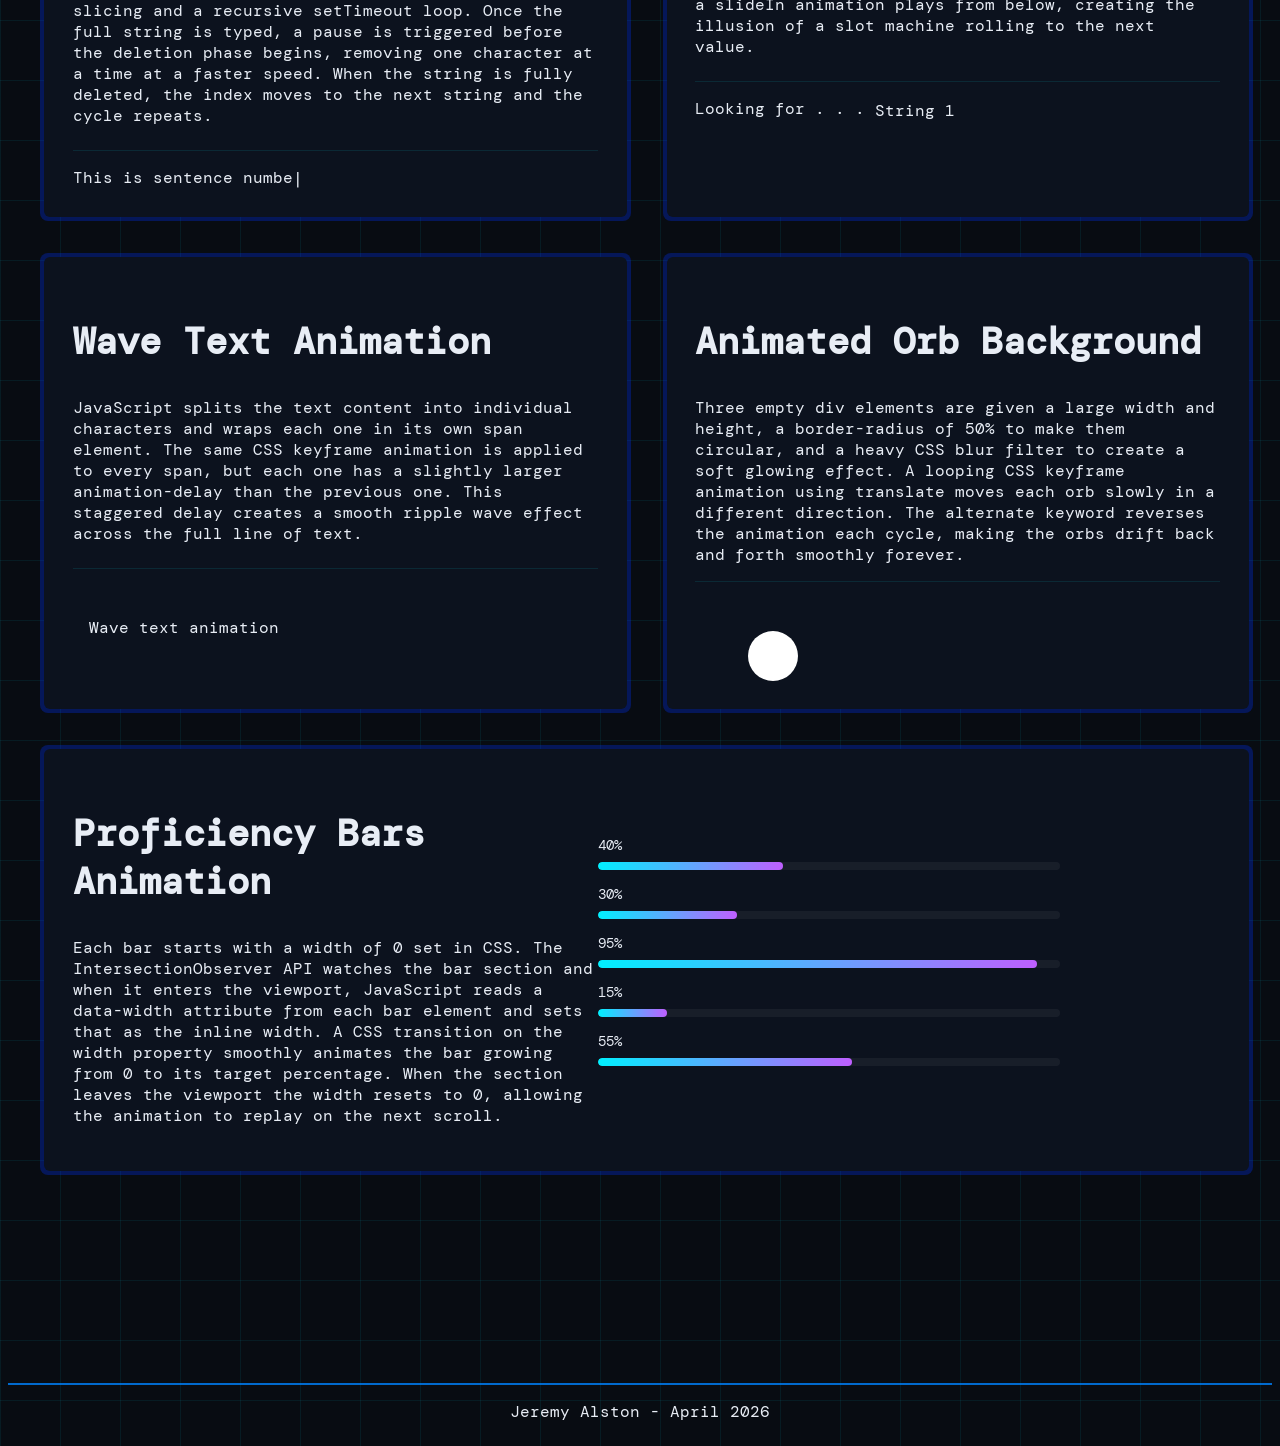
==== commit fc15bd53: "V1.2 Changes: - Made the features page adapt to mobile screens - Added "Under the hood" to the ham" ====
--- a/features.html
+++ b/features.html
@@ -1,8 +1,10 @@
 <!DOCTYPE html>
 <html lang="en">
 <head>
-    <title>Features-Page</title>
+    <title>Interactive Resume - Features</title>
+    <link rel="icon" type="image/svg+xml" href="favicon.svg">
     <meta charset="UTF-8">
+    <meta name="viewport" content="width=device-width, initial-scale=1.0">
     <link rel="stylesheet" href="style.css">
     <link rel="stylesheet" href="features.css">
     <link href="https://fonts.googleapis.com/css2?family=Syne:wght@400;600;700;800&family=DM+Mono:wght@300;400;500&display=swap" rel="stylesheet"/>
@@ -15,9 +17,11 @@
     <div class="orb2"></div>
     <div class="orb3"></div>
 
-<!-- ------------------NAVIGATION BAR------------------ -->
-    <nav>
-        <span id="nav-title">Interactive Resume</span>
+<!-- ------------------MOBILE MENU OVERLAY------------------ -->
+    <div id="mobile-menu-overlay"></div>
+
+<!-- ------------------MOBILE MENU PANEL------------------ -->
+    <div id="mobile-menu">
         <ul>
             <li><a href="index.html#home">Home</a></li>
             <li><a href="index.html#skills">Skills</a></li>
@@ -25,6 +29,25 @@
             <li><a href="index.html#about">About</a></li>
             <li><a href="index.html#contact">Contact</a></li>
         </ul>
+    </div>
+
+<!-- ------------------NAVIGATION BAR------------------ -->
+    <nav>
+        <span id="nav-title">Interactive Resume</span>
+
+        <ul id="nav-links">
+            <li><a href="index.html#home">Home</a></li>
+            <li><a href="index.html#skills">Skills</a></li>
+            <li><a href="index.html#projects">Projects</a></li>
+            <li><a href="index.html#about">About</a></li>
+            <li><a href="index.html#contact">Contact</a></li>
+        </ul>
+
+        <button id="hamburger" aria-label="Open menu">
+            <span></span>
+            <span></span>
+            <span></span>
+        </button>
     </nav>
 
 <!-- ------------------MAIN HEADER------------------ -->
@@ -36,10 +59,13 @@
 </section>
 
 <section id="feature-section">
-    <h1 id="feature-section-header" class="reveal">Features & Details</h1>
-
-    <!-- Gradient Border Tracking -->
-    <div id="gradient-demo" class="gradient-feature-border feature-group reveal">
+    <!-- <h1 id="feature-section-header" class="reveal">Features & Details</h1> -->
+
+    <!-- ------------------FEATURE CARDS GRID------------------ -->
+    <div id="feature-grid">
+
+    <!-- Gradient Border Tracking - FULL WIDTH -->
+    <div id="gradient-demo" class="gradient-feature-border feature-group feature-full reveal">
         <div class="feature-card-inner" id="gradient-card-inner">
             <div>
                 <h1 class="feature-title">
@@ -57,8 +83,8 @@
         </div>
     </div>
 
-    <!-- Typing String Animation -->
-    <div id="typing-demo" class="feature-group reveal">
+    <!-- Typing String Animation - HALF WIDTH -->
+    <div id="typing-demo" class="feature-group feature-half reveal">
         <div class="feature-card-inner">
             <h1 class="feature-title">Typing & Backspacing Animation</h1>
             <p class="feature-description">
@@ -68,15 +94,14 @@
                 a faster speed. When the string is fully deleted, the index moves to the next string and 
                 the cycle repeats.
             </p>
-            
-            <div>
+            <div class="half-card-demo">
                 <span id="typing-animation-demo"></span><span class="cursor">|</span>
             </div>
         </div>
     </div>
 
-    <!-- Slot Machine Animation -->
-    <div id="slot-demo" class="feature-group reveal">
+    <!-- Slot Machine Animation - HALF WIDTH -->
+    <div id="slot-demo" class="feature-group feature-half reveal">
         <div class="feature-card-inner">
             <h1 class="feature-title">Slot Machine Animation</h1>
             <p class="feature-description">
@@ -85,64 +110,30 @@
                 short delay, the text is updated and a slideIn animation plays from below, creating the 
                 illusion of a slot machine rolling to the next value.
             </p>
-
-            <div>
+            <div class="half-card-demo">
                 <span>Looking for . . . <span id="slot-text-animation-demo"></span></span>
             </div>
         </div>
     </div>
 
-    <!-- Text Wave Animation -->
-    <div id="wave-demo" class="feature-group reveal">
-        <div id="wave-card-demo" class="feature-card-inner">
-            <div>
-                <h1 class="feature-title">Wave Text Animation</h1>
-                <p class="feature-description">
-                    JavaScript splits the text content into individual characters and wraps each one in its 
-                    own span element. The same CSS keyframe animation is applied to every span, but each one 
-                    has a slightly larger animation-delay than the previous one. This staggered delay creates 
-                    a smooth ripple wave effect across the full line of text.
-                </p>
-            </div>
-
-            <div>
-                <div class="wave-label-group">
-                    <span><span class="time-value">2.3</span><span class="seconds-value">s</span></span>
-                    <p id="wave-text-demo-slow" class="wave-text-demo">Here is a slow speed wave</p>
-                </div>
-                
-                <div class="wave-label-group">
-                    <span><span class="time-value">1.8</span><span class="seconds-value">s</span></span>
-                    <p id="wave-text-demo-medium" class="wave-text-demo">Here is a medium speed wave</p>
-                </div>
-                
-                <div class="wave-label-group">
-                    <span><span class="time-value">1</span><span class="seconds-value">s</span></span>
-                    <p id="wave-text-demo-fast" class="wave-text-demo">Here is a fast speed wave</p>
-                </div>
-            </div>
-
-            <div>
-                <div class="wave-label-group">
-                    <span><span class="px-value">-10</span><span class="px-label">px</span></span>
-                    <p id="wave-demo-low-intense" class="wave-text-demo">Here is a low intensity wave</p>
-                </div>
-
-                <div class="wave-label-group">
-                    <span><span class="px-value">-20</span><span class="px-label">px</span></span>
-                    <p id="wave-demo-medium-intense" class="wave-text-demo">Here is a medium intensity wave</p>
-                </div>
-
-                <div class="wave-label-group">
-                    <span><span class="px-value">-30</span><span class="px-label">px</span></span>
-                    <p id="wave-demo-high-intense" class="wave-text-demo">Here is a high intensity wave</p>
-                </div>
-            </div>
-        </div>
-    </div>
-
-    <!-- Animated Orb Background -->
-    <div id="orb-scroll-demo" class="feature-group reveal">
+    <!-- Text Wave Animation - HALF WIDTH -->
+    <div id="wave-demo" class="feature-group feature-half reveal">
+        <div class="feature-card-inner">
+            <h1 class="feature-title">Wave Text Animation</h1>
+            <p class="feature-description">
+                JavaScript splits the text content into individual characters and wraps each one in its 
+                own span element. The same CSS keyframe animation is applied to every span, but each one 
+                has a slightly larger animation-delay than the previous one. This staggered delay creates 
+                a smooth ripple wave effect across the full line of text.
+            </p>
+            <div class="half-card-demo">
+                <p id="wave-demo-high-intense" class="wave-text-demo">Wave text animation</p>
+            </div>
+        </div>
+    </div>
+
+    <!-- Animated Orb Background - HALF WIDTH -->
+    <div id="orb-scroll-demo" class="feature-group feature-half reveal">
         <div class="feature-card-inner">
             <h1 class="feature-title">Animated Orb Background</h1>
             <p class="feature-description">
@@ -152,31 +143,14 @@
                 direction. The alternate keyword reverses the animation each cycle, making the orbs 
                 drift back and forth smoothly forever.
             </p>
-
-            <div>
+            <div class="half-card-demo orb-demo-container">
                 <div class="orb1-demo"></div>
-                <div class="orb2-demo"></div>
-                <div class="orb3-demo"></div>
-            </div>
-        </div>
-    </div>
-
-    <!-- Navigation Scroll Arrows -->
-    <!-- <div class="feature-group reveal">
-        <div class="feature-card-inner">
-            <h1 class="feature-title">Navigation Scroll Arrows</h1>
-            <p class="feature-description">
-                Two fixed position buttons sit in the bottom right corner of the page. JavaScript 
-                stores an array of section IDs and tracks which section is currently active using an 
-                index variable. When the up or down arrow is clicked, the index increments or 
-                decrements and scrollIntoView is called on the corresponding section element, using 
-                the browser's built in smooth scroll behavior.
-            </p>
-        </div>
-    </div> -->
-
-    <!-- Proficiency Bars Animation -->
-    <div class="feature-group reveal">
+            </div>
+        </div>
+    </div>
+
+    <!-- Proficiency Bars Animation - FULL WIDTH -->
+    <div class="feature-group feature-full reveal">
         <div class="feature-card-inner" id="prof-bar-demo-inner">
             <div>
                 <h1 class="feature-title">Proficiency Bars Animation</h1>
@@ -223,6 +197,8 @@
             </div>
         </div>
     </div>
+
+    </div><!-- end feature-grid -->
 </section>
 
 <!-- ------------------FOOTER------------------ -->
--- a/style.css
+++ b/style.css
@@ -185,7 +185,7 @@
     background-color: #00d9ff;
     filter: blur(80px);
     position: fixed;
-    z-index: 0;
+    z-index: -1;
     opacity: 100%;
     animation: drift 10s ease-in-out infinite alternate;
 }
@@ -199,7 +199,7 @@
     background-color: rgb(255, 0, 0);
     filter: blur(80px);
     position: fixed;
-    z-index: 0;
+    z-index: -1;
     opacity: 100%;
     animation: drift 10s ease-in-out infinite alternate;
 }
@@ -213,7 +213,7 @@
     background-color: magenta;
     filter: blur(80px);
     position: fixed;
-    z-index: 0;
+    z-index: -1;
     opacity: 100%;
     animation: drift 10s ease-in-out infinite alternate;
 }
@@ -522,6 +522,7 @@
 #education-title
 {
     margin-bottom: 1rem;
+    z-index: 1;
 }
 
 .education-tags
@@ -531,6 +532,8 @@
     border-radius: 8px;
     border: 2px solid rgba(0, 51, 255, 0.3);
     margin-bottom: 1rem;
+    position: relative;
+    z-index: 1;
 }
 
 .education-subtitle
@@ -559,6 +562,8 @@
     border-radius: 8px;
     border: 2px solid rgba(0, 51, 255, 0.3);
     margin-bottom: 1rem;
+    position: relative;
+    z-index: 1;
 }
 
 .personal-content
@@ -676,7 +681,7 @@
 /* ------------------FOOTER------------------ */
 #footer
 {
-    border-top: 2px solid rgba(0, 132, 255, 0.405);
+    border-top: 2px solid rgba(0, 132, 255, 0.792);
     padding: 1rem 2rem;
     text-align: center;
     margin-top: 13rem;
--- a/features.css
+++ b/features.css
@@ -19,6 +19,7 @@
 #wave-text
 {
     margin-top: 1.5rem;
+    margin-bottom: 18rem;
     font-size: larger;
 }
 
@@ -36,17 +37,34 @@
 
 #feature-section
 {
+    padding: 0;
+}
+
+/* ------------------FEATURE CARDS GRID------------------ */
+#feature-grid
+{
+    display: grid;
+    grid-template-columns: 1fr 1fr;
+    gap: 2rem;
     padding: 0 2rem;
 }
 
-/* ------------------FEATURE CARDS------------------ */
+.feature-full
+{
+    grid-column: span 2;
+}
+
+.feature-half
+{
+    grid-column: span 1;
+}
+
 .feature-group
 {
     padding: 4px;
     border-radius: 8px;
-    max-width: 80%;
-    margin: auto;
-    margin-bottom: 4rem;
+    max-width: 100%;
+    margin: 0;
     background: rgba(0, 51, 255, 0.3);
     transition: transform 0.3s ease, opacity 0.7s ease;
     position: relative;
@@ -63,6 +81,14 @@
     background-color: rgb(12, 18, 30);
     border-radius: 6px;
     padding: 1.8rem;
+    height: 100%;
+}
+
+.half-card-demo
+{
+    margin-top: 1.5rem;
+    padding-top: 1rem;
+    border-top: 1px solid rgba(0, 240, 255, 0.1);
 }
 
 .feature-title
@@ -113,19 +139,6 @@
     50% { transform: translateY(-10px); }
 }
 
-/* INTENSITY DIFFERENCES */
-@keyframes wave-low
-{
-    0%, 100% { transform: translateY(0); }
-    50% { transform: translateY(-10px); }
-}
-
-@keyframes wave-medium
-{
-    0%, 100% { transform: translateY(0); }
-    50% { transform: translateY(-20px); }
-}
-
 @keyframes wave-high
 {
     0%, 100% { transform: translateY(0); }
@@ -138,38 +151,6 @@
     animation: wave 1.2s ease-in-out infinite;
 }
 
-/* SPEED DIFFERENCES */
-.wave-letter-demo-slow
-{
-    display: inline-block;
-    animation: wave 2.3s ease-in-out infinite;
-}
-
-.wave-letter-demo-medium
-{
-    display: inline-block;
-    animation: wave 1.8s ease-in-out infinite;
-}
-
-.wave-letter-demo-fast
-{
-    display: inline-block;
-    animation: wave 1s ease-in-out infinite;
-}
-
-/* INTENSITY DIFFERENCES */
-.wave-letter-demo-low-intense
-{
-    display: inline-block;
-    animation: wave-low 1.8s ease-in-out infinite;
-}
-
-.wave-letter-demo-medium-intense
-{
-    display: inline-block;
-    animation: wave-medium 1.8s ease-in-out infinite;
-}
-
 .wave-letter-demo-high-intense
 {
     display: inline-block;
@@ -178,39 +159,13 @@
 
 #wave-card-demo
 {
-    display: flex;
-    align-items: center;
-    justify-content: space-between;
+    display: block;
 }
 
 .wave-text-demo
 {
     font-size: 1rem;
     padding: 1rem;
-}
-
-.time-value, .px-value
-{
-    color: rgba(121, 184, 255, 0.9);
-}
-
-.seconds-value, .px-label
-{
-    color: rgba(249, 107, 99, 0.9);
-}
-
-.wave-label-group
-{
-    display: flex;
-    align-items: center;
-    gap: 0rem;
-    margin-bottom: 0.5rem;
-}
-
-.wave-label
-{
-    color: #00f0ff;
-    min-width: 50px;
 }
 
 /* ------------------SLOT MACHINE ANIMATION DEMO------------------ */
@@ -234,54 +189,31 @@
 }
 
 /* ------------------ANIMATED ORB DEMO------------------ */
+.orb-demo-container
+{
+    position: relative;
+    height: 100px;
+    margin-top: 1rem;
+}
+
 .orb1-demo
 {
     width: 50px;
     height: 50px;
-    top: 35%; left: 50%;
+    top: 50%;
+    left: 10%;
     border-radius: 50%;
     background-color: rgba(255, 255, 255, 100%);
-    /* filter: blur(0px); */
     position: absolute;
     z-index: 0;
     opacity: 100%;
     animation: driftDemo 3s ease-in-out infinite alternate;
 }
 
-.orb2-demo
-{
-    width: 50px;
-    height: 50px;
-    top: 60%; left: 50%;
-    border-radius: 50%;
-    background-color: rgba(255, 255, 255, 100%);
-    /* filter: blur(0px); */
-    position: absolute;
-    z-index: 0;
-    opacity: 100%;
-    animation: driftDemo 3s ease-in-out infinite alternate;
-    animation-delay: -2s;
-}
-
-.orb3-demo
-{
-    width: 50px;
-    height: 50px;
-    top: 85%; left: 50%;
-    border-radius: 50%;
-    background-color: rgba(255, 255, 255, 100%);
-    /* filter: blur(0px); */
-    position: absolute;
-    z-index: 0;
-    opacity: 100%;
-    animation: driftDemo 3s ease-in-out infinite alternate;
-    animation-delay: -4s;
-}
-
 @keyframes driftDemo
 {
-    from {transform: translate(0, -50px); }
-    to { transform: translate(430px, -50px);}
+    from { transform: translate(0, -50px); }
+    to { transform: translate(430px, -50px); }
 }
 
 /* ------------------PROFICIENCY BAR DEMO------------------ */
@@ -326,4 +258,107 @@
     background: linear-gradient(90deg, #00f0ff, #bf5fff);
     width: 0%;
     transition: width 1s ease;
+}
+
+/* ------------------MEDIA QUERIES------------------ */
+@media (max-width: 768px)
+{
+    /* FEATURE HOME SECTION */
+    #feature-home
+    {
+        margin-top: 8rem;
+        padding: 2rem 1.5rem;
+    }
+
+    #feature-section-header
+    {
+        margin-top: 6rem;
+        margin-bottom: 4rem;
+        padding: 1rem 1.5rem;
+    }
+
+    /* COLLAPSE GRID TO SINGLE COLUMN */
+    #feature-grid
+    {
+        grid-template-columns: 1fr;
+        padding: 0 1rem;
+        gap: 1.5rem;
+    }
+
+    /* ALL CARDS FULL WIDTH ON MOBILE */
+    .feature-full,
+    .feature-half
+    {
+        grid-column: span 1;
+    }
+
+    .feature-group:hover
+    {
+        transform: none;
+    }
+
+    /* FIXED WIDTH DESCRIPTIONS BECOME FLUID */
+    .feature-description
+    {
+        width: 100%;
+    }
+
+    /* FEATURE TITLE SMALLER ON MOBILE */
+    .feature-title
+    {
+        font-size: 1.6rem;
+    }
+
+    /* GRADIENT CARD - STACK VERTICALLY */
+    #gradient-card-inner
+    {
+        flex-direction: column;
+        gap: 1.5rem;
+    }
+
+    #gradient-demo-box
+    {
+        width: 100%;
+        height: 100px;
+    }
+
+    /* PROF BAR DEMO - STACK VERTICALLY */
+    #prof-bar-demo-inner
+    {
+        flex-direction: column;
+        align-items: flex-start;
+    }
+
+    #prof-bar-demo-container
+    {
+        width: 100%;
+        margin-right: 0;
+        margin-top: 1.5rem;
+    }
+
+    /* ORB DEMO - CONSTRAIN DRIFT */
+    @keyframes driftDemo
+    {
+        from { transform: translate(0, -50px); }
+        to { transform: translate(150px, -50px); }
+    }
+
+    .wave-letter-demo-high-intense
+    {
+        font-size: 0.86rem;
+    }
+
+    /* HIDE SCROLL ARROWS */
+    #scroll-nav
+    {
+        display: none;
+    }
+}
+
+@media (max-width: 389px)
+{
+    .wave-letter-demo-high-intense
+    {
+        font-size: 0.76rem;
+    }
 }
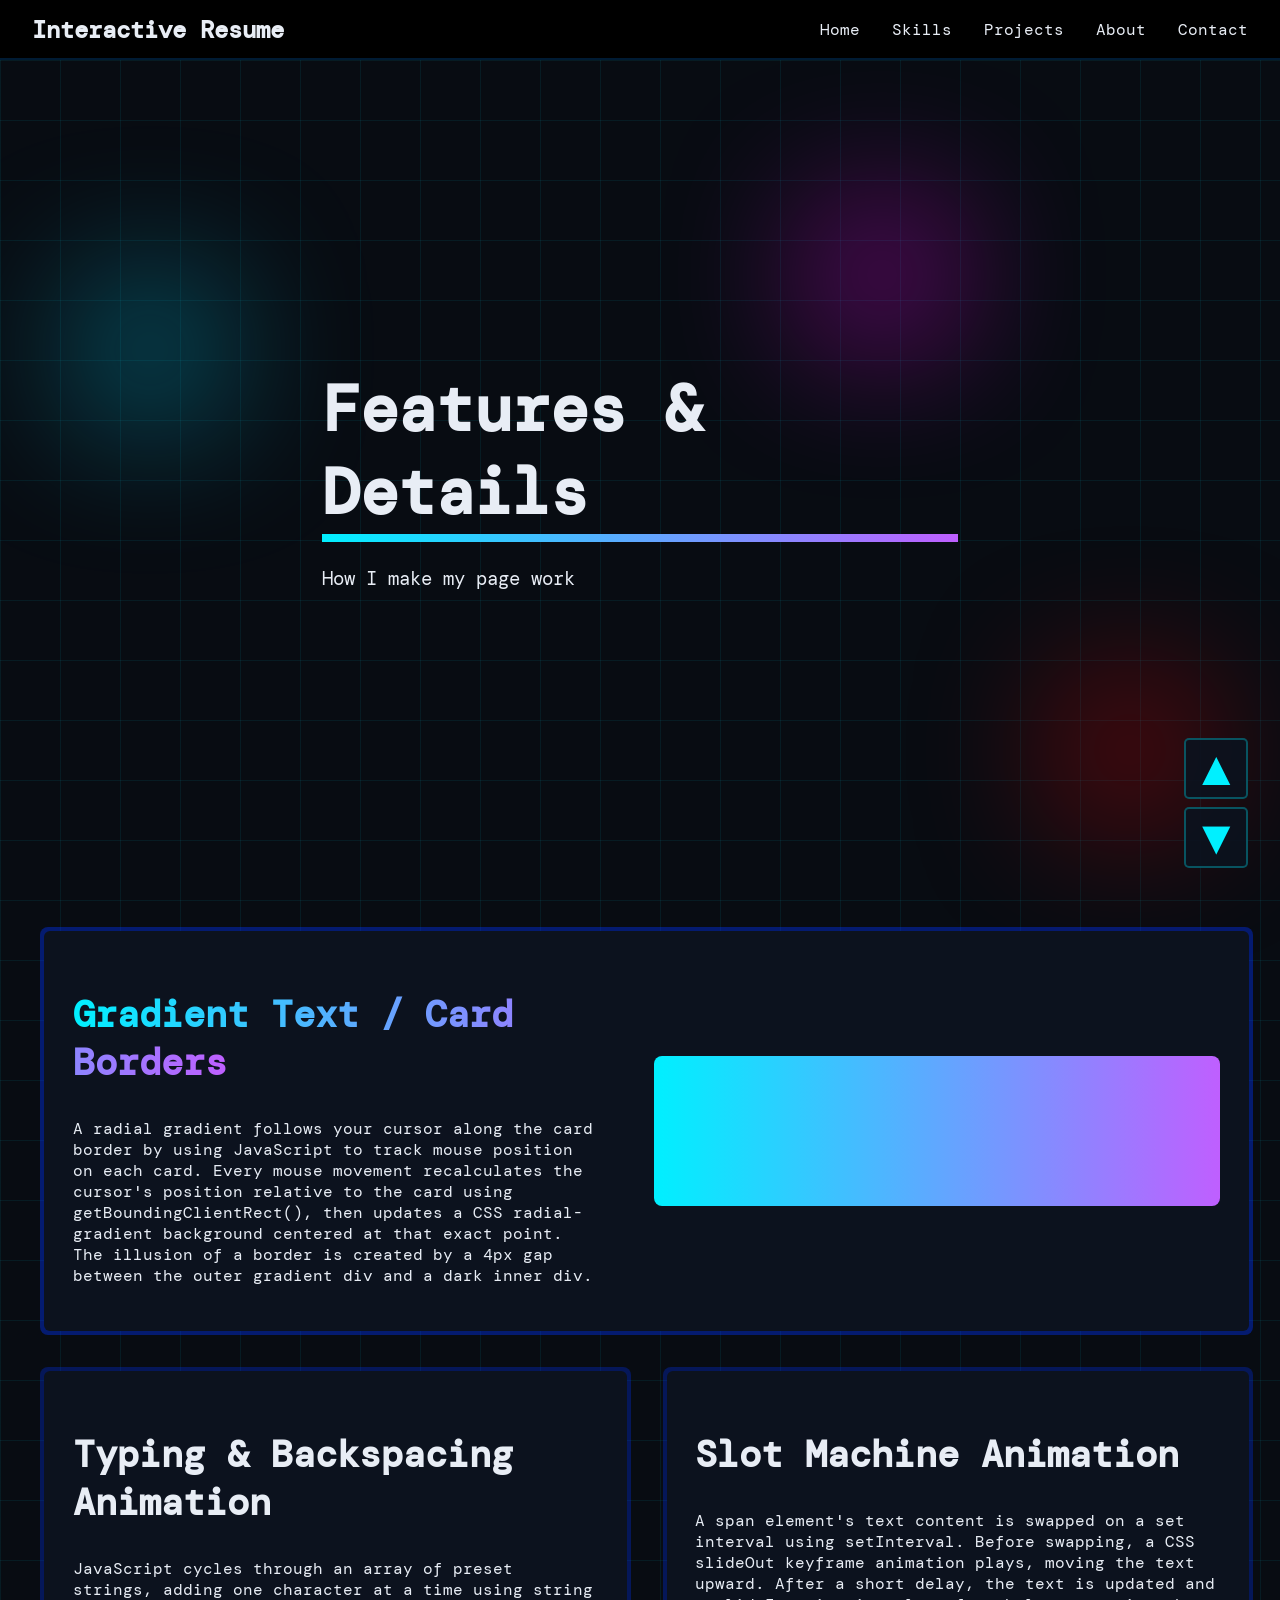
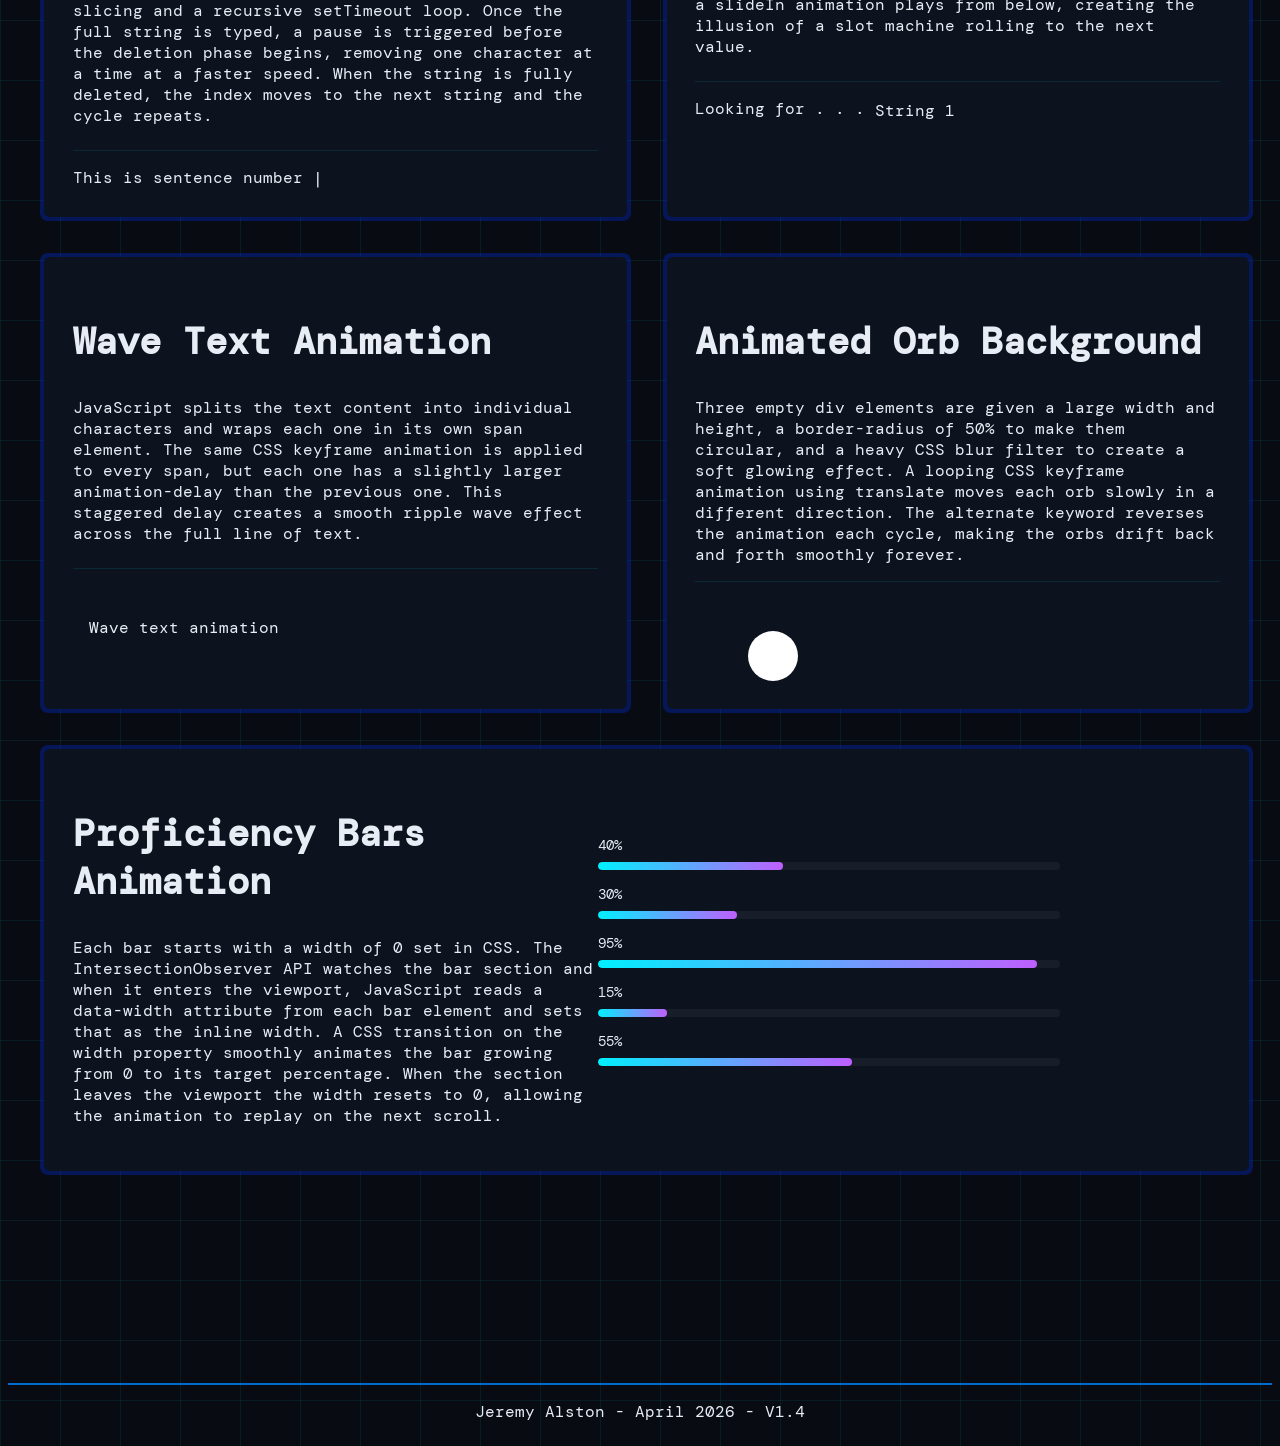
==== commit 0e0c0c99: "V1.4 Changes made: - Started including the version number in the footer of both pages. - Added gra" ====
--- a/features.html
+++ b/features.html
@@ -2,7 +2,7 @@
 <html lang="en">
 <head>
     <title>Interactive Resume - Features</title>
-    <link rel="icon" type="image/svg+xml" href="favicon.svg">
+    <link rel="icon" type="image/svg+xml" href="UsedItems/favicon.svg">
     <meta charset="UTF-8">
     <meta name="viewport" content="width=device-width, initial-scale=1.0">
     <link rel="stylesheet" href="style.css">
@@ -65,7 +65,7 @@
     <div id="feature-grid">
 
     <!-- Gradient Border Tracking - FULL WIDTH -->
-    <div id="gradient-demo" class="gradient-feature-border feature-group feature-full reveal">
+    <div id="gradient-demo" class="gradient-feature-border feature-group-large feature-full reveal">
         <div class="feature-card-inner" id="gradient-card-inner">
             <div>
                 <h1 class="feature-title">
@@ -150,7 +150,7 @@
     </div>
 
     <!-- Proficiency Bars Animation - FULL WIDTH -->
-    <div class="feature-group feature-full reveal">
+    <div class="feature-group-large feature-full reveal">
         <div class="feature-card-inner" id="prof-bar-demo-inner">
             <div>
                 <h1 class="feature-title">Proficiency Bars Animation</h1>
@@ -202,7 +202,7 @@
 </section>
 
 <!-- ------------------FOOTER------------------ -->
-<footer id="footer">Jeremy Alston - April 2026</footer>
+<footer id="footer"></footer>
 
 <!-- ------------------SCROLL NAVIGATION ARROWS------------------ -->
 <div id="scroll-nav">
--- a/style.css
+++ b/style.css
@@ -241,7 +241,7 @@
     color: #00f0ff;
     background-color: rgba(0, 240, 255, 0.05);
     width: fit-content;
-    min-width: 330px;
+    min-width: 350px;
 }
 
 #home-banner
@@ -624,7 +624,7 @@
 {
     transform: scale(1.085);
     z-index: 2;
-    border: 2px solid rgba(0, 132, 255, 0.522);
+    border: 0px solid rgba(0, 132, 255, 0.522);
     background-color: rgb(12, 18, 30);
 }
 
@@ -658,7 +658,7 @@
 {
     transform: scale(1.085);
     z-index: 2;
-    border: 2px solid rgba(0, 132, 255, 0.522);
+    border: 0px solid rgba(0, 132, 255, 0.522);
     background-color: rgb(12, 18, 30);
 }
 
@@ -751,6 +751,47 @@
     transform: scale(1.1);
 }
 
+/* ------------------GRADIENT BORDER ELEMENTS------------------ */
+.wai-group, .education-tags, .personal-content-group, .contact-items, #copy-email-group
+{
+    padding: 2px;
+    background: rgba(0, 51, 255, 0.3);
+    border: none;
+    position: relative;
+}
+
+.education-tags:hover, .personal-content-group:hover
+{
+    transform: scale(1.085);
+    transition: transform 0.3s ease, z-index 0.3s;
+    position: relative;
+    z-index: 2;
+}
+
+.wai-group:hover
+{
+    transform: scale(1.05);
+    transition: transform 0.3s ease, z-index 0.3s;
+    position: relative;
+    z-index: 2;
+}
+
+.grad-inner-card
+{
+    background-color: rgb(12, 18, 30);
+    border-radius: 6px;
+    padding: 1rem;
+    height: 100%;
+}
+
+.grad-inner-contact
+{
+    background-color: rgb(12, 18, 30);
+    border-radius: 6px;
+    padding: 8px;
+    height: 100%;
+}
+
 /* ------------------MEDIA QUERIES AND SCREEN SIZING------------------ */
 @media (max-width: 768px)
 {
@@ -858,7 +899,10 @@
     .projects-card:hover,
     .btn:hover,
     .contact-items:hover,
-    #copy-email-group:hover
+    #copy-email-group:hover, 
+    .wai-group:hover, 
+    .education-tags:hover, 
+    .personal-content-group:hover
     {
         transform: none;
     }
--- a/features.css
+++ b/features.css
@@ -59,7 +59,7 @@
     grid-column: span 1;
 }
 
-.feature-group
+.feature-group, .feature-group-large
 {
     padding: 4px;
     border-radius: 8px;
@@ -74,6 +74,11 @@
 .feature-group:hover
 {
     transform: scale(1.085);
+}
+
+.feature-group-large:hover
+{
+    transform: scale(1.05);
 }
 
 .feature-card-inner
